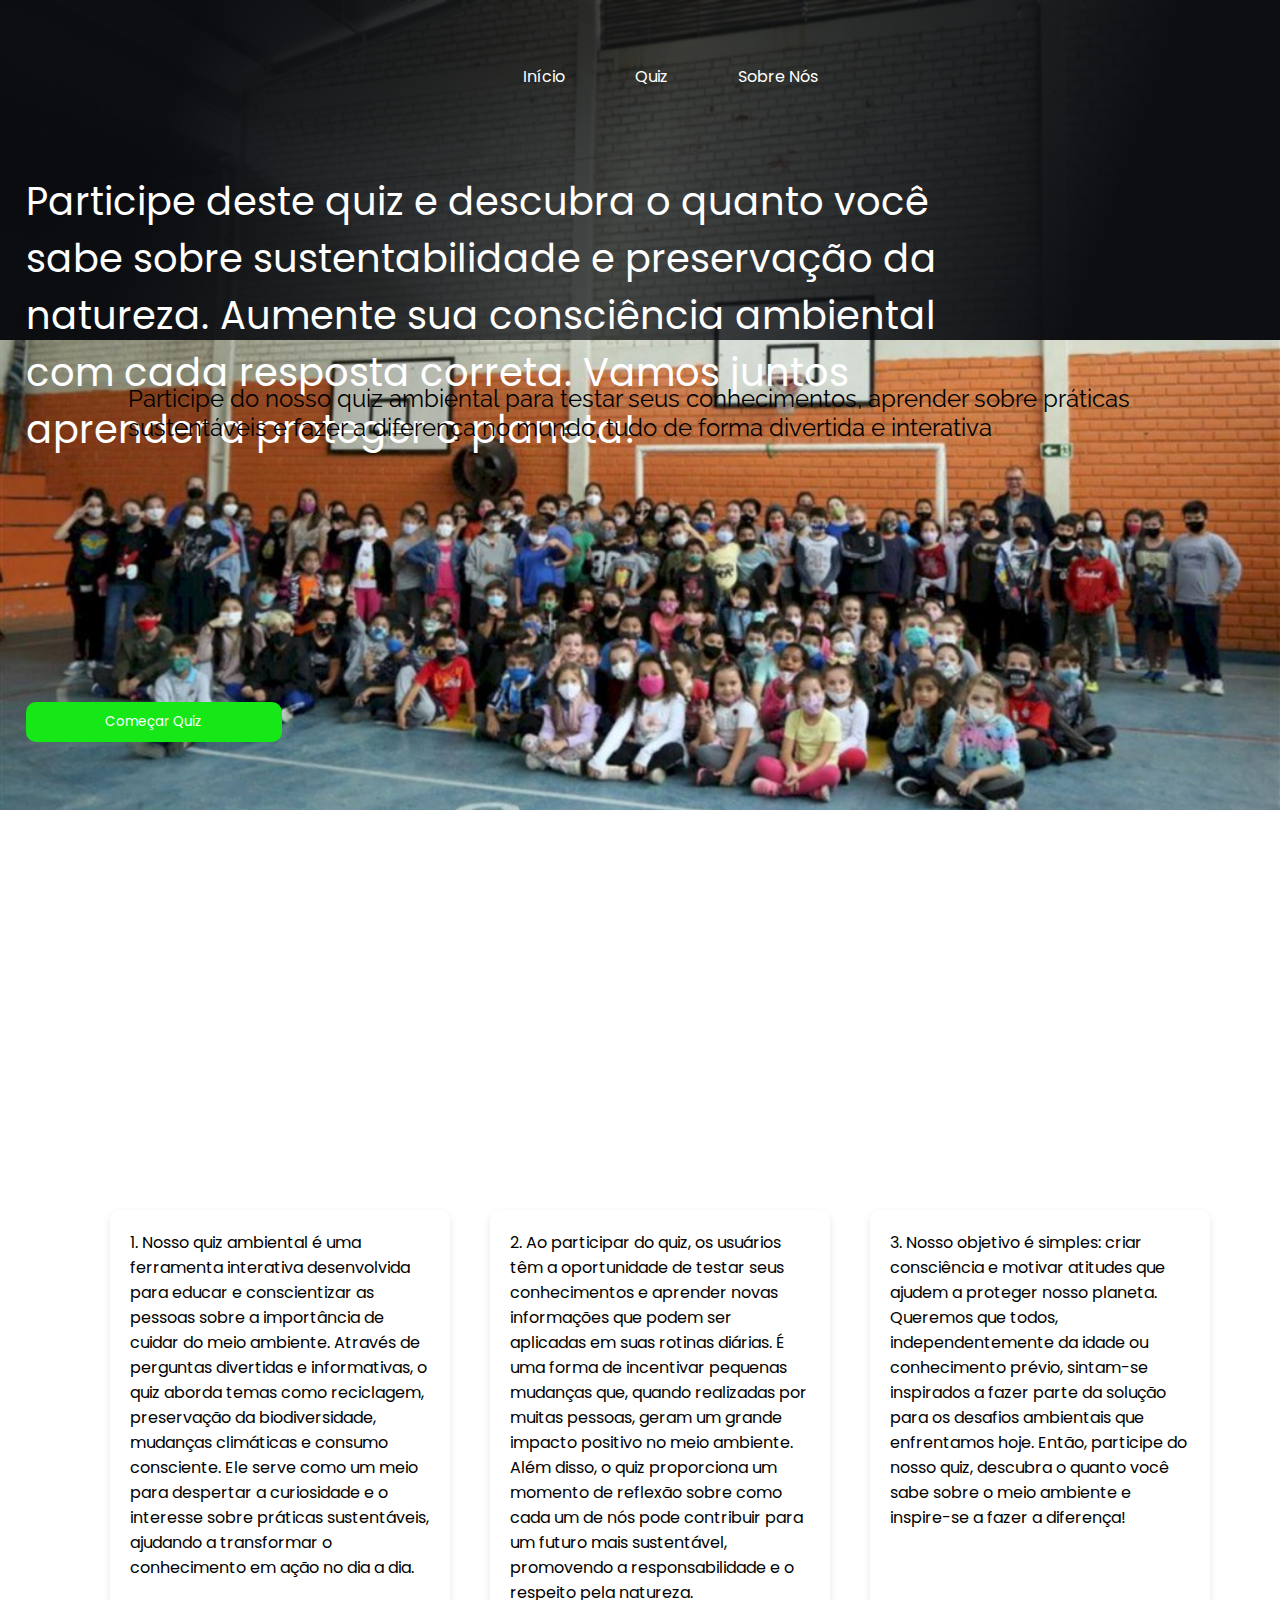
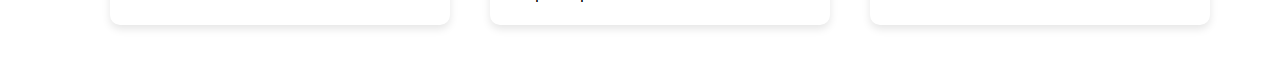
==== pagina-quiz.html @ a245bfe0 "1000 commit" ====
<!DOCTYPE html>
<html lang="en">
<head>
    <meta charset="UTF-8">
    <meta name="viewport" content="width=device-width, initial-scale=1.0">
    <link rel="stylesheet" href="pagina.quiz.css">
    <link rel="preconnect" href="https://fonts.googleapis.com">
<link rel="preconnect" href="https://fonts.gstatic.com" crossorigin>
<link href="https://fonts.googleapis.com/css2?family=Montserrat:ital,wght@0,100..900;1,100..900&family=Poppins:ital,wght@0,100;0,200;0,300;0,400;0,500;0,600;0,700;0,800;0,900;1,100;1,200;1,300;1,400;1,500;1,600;1,700;1,800;1,900&display=swap" rel="stylesheet">
<link rel="preconnect" href="https://fonts.googleapis.com">
<link rel="preconnect" href="https://fonts.gstatic.com" crossorigin>
<link href="https://fonts.googleapis.com/css2?family=Raleway:ital,wght@0,100..900;1,100..900&display=swap" rel="stylesheet">    
<title>Document</title>
</head>
<body>

    <div class="logo-h1">
        <h1>MelhorMundo</h1>
       </div>

    <div class="logo-png">
        <img src="assets/pngtree-sustainability-flat-icon-png-image_9064354-removebg-preview.png" alt="">
    </div>

    <header>
        <nav class="navbar">
            <ul class="nav-list">
                <li><a href="#" class="nav-link" data-target="home">Início</a></li>
                <li><a href="#" class="nav-link" data-target="quiz">Quiz</a></li> <!-- Corrigido para "quiz" -->
                <li><a href="#" class="nav-link" id="about-link" data-target="about">Sobre Nós</a></li>
            </ul>
        </nav>
    </header>

    <main>
        <div id="img1">
            <img src="assets/16494369146291 (1).jpg" alt="">
        </div>

            <div class="h1">
                <p>
                    Participe deste quiz e descubra o quanto você sabe sobre sustentabilidade e preservação da natureza. Aumente sua consciência ambiental com cada resposta correta. Vamos juntos aprender a proteger o planeta!
                </p>
            </div>

            <div class="quiz-btn">
                <button id="quiz-btn">
                    Começar Quiz
                </button>
            </div>
    </main>

    <section id="p3">
<div class="p3">
    <p>Participe do nosso quiz ambiental para testar seus conhecimentos, aprender sobre práticas sustentáveis e fazer a diferença no mundo, tudo de forma divertida e interativa

    </p>
</div>
</section>

    <section class="info">
        
        <div class="pqs">
            <p>
               1. Nosso quiz ambiental é uma ferramenta interativa desenvolvida para educar e conscientizar as pessoas sobre a importância de cuidar do meio ambiente. Através de perguntas divertidas e informativas, o quiz aborda temas como reciclagem, preservação da biodiversidade, mudanças climáticas e consumo consciente. Ele serve como um meio para despertar a curiosidade e o interesse sobre práticas sustentáveis, ajudando a transformar o conhecimento em ação no dia a dia.
            </p>
           
            <p>
               2. Ao participar do quiz, os usuários têm a oportunidade de testar seus conhecimentos e aprender novas informações que podem ser aplicadas em suas rotinas diárias. É uma forma de incentivar pequenas mudanças que, quando realizadas por muitas pessoas, geram um grande impacto positivo no meio ambiente. Além disso, o quiz proporciona um momento de reflexão sobre como cada um de nós pode contribuir para um futuro mais sustentável, promovendo a responsabilidade e o respeito pela natureza.
            </p>

            <p>
               3. Nosso objetivo é simples: criar consciência e motivar atitudes que ajudem a proteger nosso planeta. Queremos que todos, independentemente da idade ou conhecimento prévio, sintam-se inspirados a fazer parte da solução para os desafios ambientais que enfrentamos hoje. Então, participe do nosso quiz, descubra o quanto você sabe sobre o meio ambiente e inspire-se a fazer a diferença!
            </p>

        </div>
    </section>

     <div class="info-box" id="info-box">
        <div class="info_title">
            <span>Regras do Quiz</span>
        </div>
        <div class="info_list">
           <div class="info2">1. caso você errar, aparecera a questão certa.</div>
           <div class="info3">2. Você não pode reponder mais de 2 opções.</div>
           <div class="info4">3. Você não podera sair do quiz ao apertar "Continuar".</div>
           <div class="info5">4. Você ganhará 1 ponto por questão certa.</div>
        </div
        <div class="buttons">
            <button class="sair">Sair</button>
            <button class="continuar">Continuar</button> 
        </div>
     </div>

</body>
<script src="pagina-quiz.js"></script>
</html>
---- pagina.quiz.css ----
/* Estilo base - Aplica-se a resoluções grandes como 1920x1080 (Full HD) */
body {
    font-family: 'Poppins', sans-serif;
    margin: 0;
    overflow-x: hidden; /* Impede rolagem horizontal */
}

#img1 > img {
    width: 100%;
    height: auto; /* Mantém a proporção da imagem */
    object-fit: cover;
    display: block;
    margin: 0;
    padding: 0;
    border: 0;
    box-shadow: none;
    z-index: -1;
}

#img1 {
    position: relative;
    width: 100%;
    height: 90vh; /* Faz com que a imagem ocupe 80% da altura da viewport */
    overflow: hidden;
}

#img1::after {
    content: '';
    width: 100%;
    height: 100%;
    position: absolute;
    top: 0;
    left: 0;
    background: linear-gradient(109deg, rgba(10, 12, 16, 0.99) 15%, rgba(10, 12, 16, 0.7) 50%, rgba(10, 12, 16, 0.99) 85%);
    z-index: 0;
    pointer-events: none;
}

header {
    width: 100%;
    text-align: center;
    padding: 30px;
    border-radius: 15px;
    margin-bottom: 30px;
    animation: fadeIn 1s ease-in-out;
    position: absolute;
    top: 2%;
    left: 0;
    z-index: 1;
}

nav ul {
    list-style: none;
    display: flex;
    justify-content: center;
    padding: 0;
}

nav ul li {
    margin: 0 15px;
    transition: transform 0.3s ease;
}

nav ul li:hover {
    transform: translateY(-5px);
}

nav ul li a {
    text-decoration: none;
    color: white;
    font-size: 16px;
    padding: 10px 20px;
    border-radius: 25px;
    transition: background 0.3s ease, color 0.3s ease;
}

nav ul li a:hover {
    background-color: rgba(255, 255, 255, 0.3);
    color: #000;
}

.h1 {
    position: absolute;
    top: 30%;
    left: 2%;
    width: 950px;
}

.h1 p {
    color: white;
    font-size: 2vw;
}

.quiz-btn {
    position: absolute;
    top: 73%;
    left: 2%;
}

#quiz-btn {
    font-family: 'Poppins';
    background-color: rgb(22, 231, 22);
    color: white;
    border: none;
    border-radius: 10px;
    padding: 10px;
    width: 150px;
    cursor: pointer;
    transition: transform 0.3s ease;
}

#quiz-btn:hover {
    transform: translateY(-10px);
}

.info {
    position: absolute;
    top: 130%;
    width: 100%;
    display: flex;
    justify-content: center;
    align-items: center;
    padding: 20px;
}

.pqs {
    display: flex;
    flex-wrap: wrap;
    gap: 40px;
    max-width: 100%;
    padding: 20px;
}

.pqs p {
    flex: 1;
    width: 300px;
    background: #ffffff;
    padding: 20px;
    border-radius: 10px;
    box-shadow: 0 4px 8px rgba(0, 0, 0, 0.1);
    transition: transform 0.3s ease;
}

.pqs p:hover {
    transform: scale(1.1);
}

.p3 {
    position: absolute;
    top: 100%;
    left: 25%;
    width: 950px;
}

.p3 p {
    font-family: 'Raleway';
    font-size: 30px;
}

.logo-png {
    position: absolute;
    list-style: none;
    top: 1%;
    left: 4%;
    cursor: pointer;
}

.logo-png img {
    width: 90px;
    cursor: pointer;
}

.logo-h1 {
    position: absolute;
    top: 2%;
    left: 9%;
    cursor: pointer;
    color: #ffffff;
}

.info-box {
    position: absolute;
    top: 50%;
    left: 50%;
    transform: translate(-50%, -50%) scale(0.8);
    opacity: 0;
    visibility: hidden;
    transition: opacity 0.5s ease, transform 0.5s ease, visibility 0.5s ease;
    width: 540px;
    background: #ffffff;
    border-radius: 5px;
    position: fixed;
}

.info-box.show {
    opacity: 1;
    visibility: visible;
    transform: translate(-50%, -50%) scale(1);
}

.info-box .info_title {
    height: 60px;
    width: 87%;
    display: flex;
    border-bottom: 1px solid lightgrey;
    align-items: center;
    padding: 0 35px;
    font-size: 20px;
    font-weight: 600;
}

.info-box .info_list {
    padding: 15px 35px;
}

.info-box .info_list .info {
    margin: 5px 0;
    font-size: 17px;
}

.info-box .info_list .info span {
    font-weight: 500;
    color: rgb(37, 240, 37);
}

.info-box .buttons {
    height: 60px;
    display: flex;
    align-items: center;
    justify-content: flex-end;
    padding: 0 35px;
    border-top: 1px solid lightgrey;
}

.info-box .buttons button {
    margin: 0 5px;
    height: 40px;
    width: 100px;
    border: 1px solid transparent;
    border-radius: 5px;
    color: white;
    font-size: 16px;
    font-weight: 500;
    cursor: pointer;
    transition: all 0.3s ease;
}

.buttons button.continuar {
    color: white;
    background: rgb(27, 226, 27);
}

.buttons button.continuar:hover {
    background: rgb(51, 194, 51);
}

.buttons button.sair {
    color: rgb(27, 226, 27);
    border-color: rgb(27, 226, 27);
}

.buttons button.sair:hover {
    color: white;
    background: rgb(27, 226, 27);
}

/* Ajustes para resolução 1600x900 */
@media screen and (max-width: 1600px) {
    .h1 p {
        font-size: 2.5vw;
    }

    #quiz-btn {
        width: 10px;
    }

    .p3 p {
        font-size: 28px;
    }
}

/* Ajustes para resolução 1440x900 */
@media screen and (max-width: 1440px) {
    .h1 p {
        font-size: 2.7vw;
    }

    #quiz-btn {
        width: 18vw;
    }

    .p3 p {
        font-size: 26px;
    }

    #img1::after {
        content: '';
        width: 100%;
        height: 42%;
        position: absolute;
        top: 0;
        left: 0;
        background: linear-gradient(109deg, rgba(10, 12, 16, 0.99) 15%, rgba(10, 12, 16, 0.7) 50%, rgba(10, 12, 16, 0.99) 85%);
        z-index: 0;
        pointer-events: none;
    }

    .h1 {
        font-size: 30px;
        position: absolute;
        top: 15%;
    }

    .quiz-btn {
        position: absolute;
        top: 30%;

}

.p3 {
    position: absolute;
    top: 40%;
    left: 18%;
}

.pqs {
    position: absolute;
    top: 10%;
}

}

/* Ajustes para resolução 1366x768 */
@media screen and (max-width: 1366px) {
    .h1 p {
        font-size: 3vw;
    }

    #quiz-btn {
        width: 20vw;
    }

    .p3 p {
        font-size: 24px;
    }

    .quiz-btn {
        top: 78%;
    }

    .p3 {
        left: 10%;
        width: 80%;
    }
}

/* Ajustes para resolução menor que 1024px */
@media screen and (max-width: 1024px) {
    .quiz-btn {
        top: 80%;
        width: 90%;
    }

    #img1 {
        width: 100%;
    }

    #img1 > img {
        width: 100%;
        height: 100%; /* Mantém a proporção da imagem */
        object-fit: cover;
        display: block;
        margin: 0;
        padding: 0;
        border: 0;
        box-shadow: none;
        z-index: -1;
    }



    .p3 {
        left: 10%;
        width: 80%;
    }

    .h1 p {
        font-size: 3.5vw;
    }
    
    

}

/* Ajustes para telas menores que 768px */
@media screen and (max-width: 768px) {
    .h1 p {
        font-size: 4.5vw;
    }

    .quiz-btn {
        top: 85%;
    }

    .p3 {
        left: 5%;
        width: 90%;
    }
}

/* Ajustes para telas menores que 600px */
@media screen and (max-width: 600px) {
    header {
        padding: 20px;
    }

    nav ul {
        flex-direction: column;
        align-items: center;
    }

    #img1::after {
        height: 35%;
    }

}

@media screen and (max-width: 320px) {
    #img1 {
        width: 300%;
    }

    #img1 > img {
        width: 70%;
        height: 70%; /* Mantém a proporção da imagem */
        object-fit: cover;
        display: block;
        margin: 0;
        padding: 0;
        border: 0;
        box-shadow: none;
        z-index: -1;
    }

    #img1::after {
        content: '';
        width: 100%;
        height: 70%;
        position: absolute;
        top: 0;
        left: 0;
        background: linear-gradient(109deg, rgba(10, 12, 16, 0.99) 15%, rgba(10, 12, 16, 0.7) 50%, rgba(10, 12, 16, 0.99) 85%);
        z-index: 0;
        pointer-events: none;
    }

    header {
        position: absolute;
        left: -5%;
    }

    .header p{
        left: 10%;
    }

    .p3 {
        position: absolute;
        top: 64%; 
        font-size: 5px; }

        .quiz-btn {
            top: 50%;
            width: 550px;
        }

        #quiz-btn {
            width: 150px;
        }


        .h1 {
            position: absolute;
            top: 30%;
        }

        .h1 p {
            width: 250px;
            font-size:  10px;
        }

}
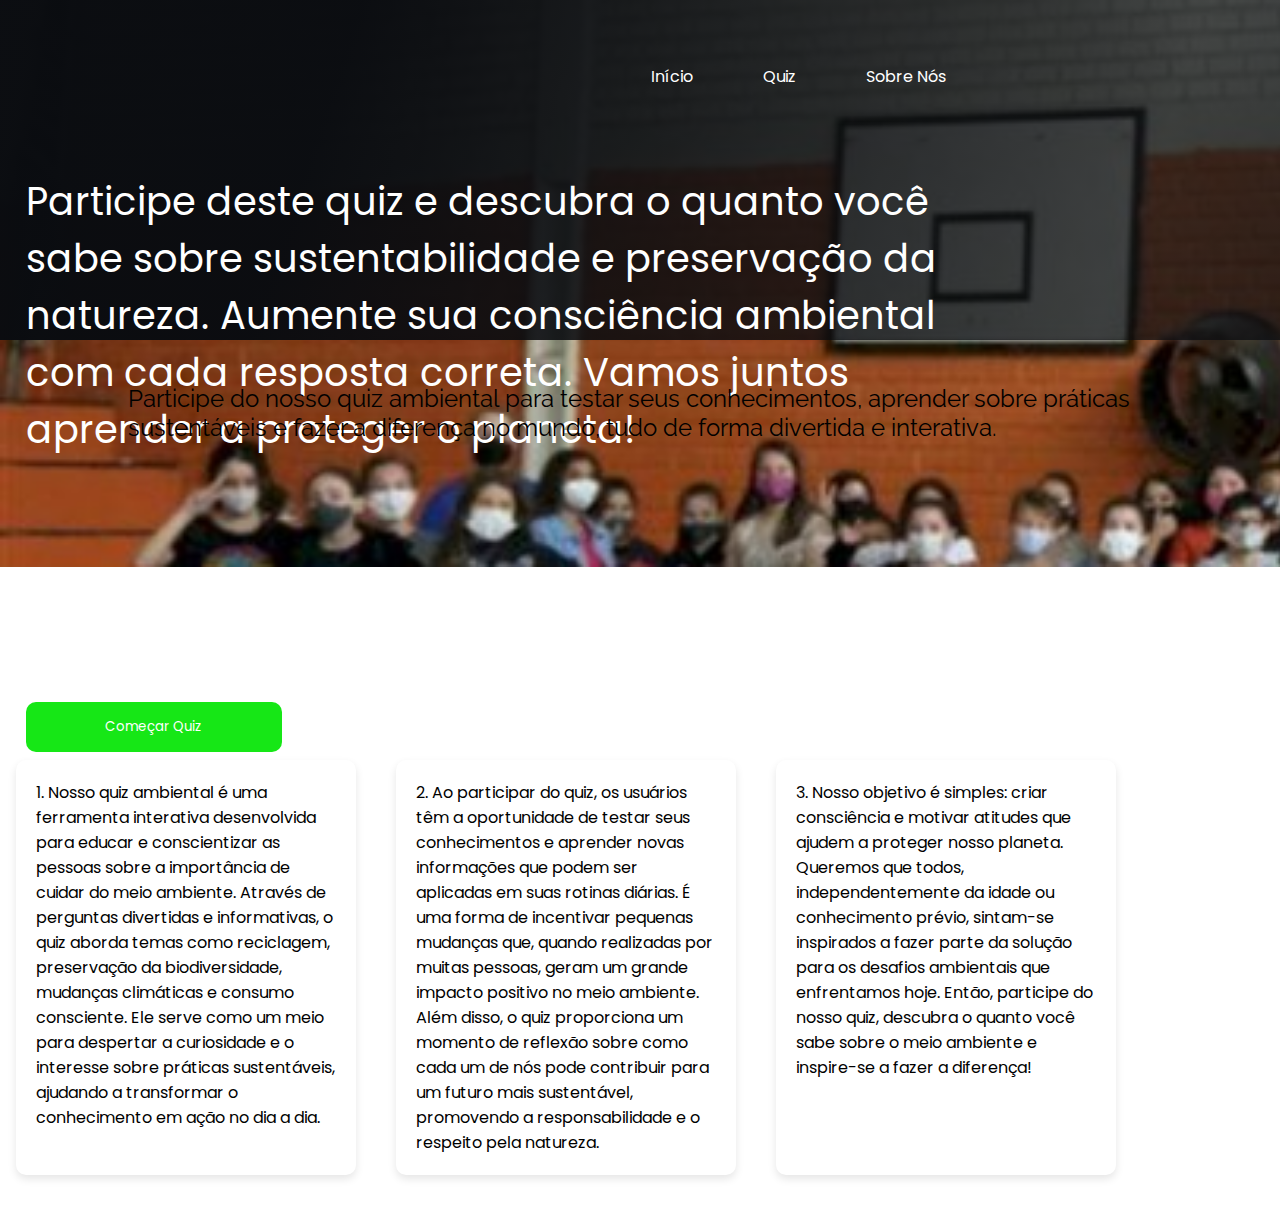
==== commit 1a924a90: "reosuçao 1024px e 1600px feita" ====
--- a/pagina-quiz.html
+++ b/pagina-quiz.html
@@ -5,18 +5,18 @@
     <meta name="viewport" content="width=device-width, initial-scale=1.0">
     <link rel="stylesheet" href="pagina.quiz.css">
     <link rel="preconnect" href="https://fonts.googleapis.com">
-<link rel="preconnect" href="https://fonts.gstatic.com" crossorigin>
-<link href="https://fonts.googleapis.com/css2?family=Montserrat:ital,wght@0,100..900;1,100..900&family=Poppins:ital,wght@0,100;0,200;0,300;0,400;0,500;0,600;0,700;0,800;0,900;1,100;1,200;1,300;1,400;1,500;1,600;1,700;1,800;1,900&display=swap" rel="stylesheet">
-<link rel="preconnect" href="https://fonts.googleapis.com">
-<link rel="preconnect" href="https://fonts.gstatic.com" crossorigin>
-<link href="https://fonts.googleapis.com/css2?family=Raleway:ital,wght@0,100..900;1,100..900&display=swap" rel="stylesheet">    
-<title>Document</title>
+    <link rel="preconnect" href="https://fonts.gstatic.com" crossorigin>
+    <link href="https://fonts.googleapis.com/css2?family=Montserrat:ital,wght@0,100..900;1,100..900&family=Poppins:ital,wght@0,100;0,200;0,300;0,400;0,500;0,600;0,700;0,800;0,900&display=swap" rel="stylesheet">
+    <link rel="preconnect" href="https://fonts.googleapis.com">
+    <link rel="preconnect" href="https://fonts.gstatic.com" crossorigin>
+    <link href="https://fonts.googleapis.com/css2?family=Raleway:ital,wght@0,100..900;1,100..900&display=swap" rel="stylesheet">    
+    <title>Document</title>
 </head>
 <body>
 
     <div class="logo-h1">
         <h1>MelhorMundo</h1>
-       </div>
+    </div>
 
     <div class="logo-png">
         <img src="assets/pngtree-sustainability-flat-icon-png-image_9064354-removebg-preview.png" alt="">
@@ -37,61 +37,59 @@
             <img src="assets/16494369146291 (1).jpg" alt="">
         </div>
 
-            <div class="h1">
-                <p>
-                    Participe deste quiz e descubra o quanto você sabe sobre sustentabilidade e preservação da natureza. Aumente sua consciência ambiental com cada resposta correta. Vamos juntos aprender a proteger o planeta!
-                </p>
-            </div>
+        <div class="h1">
+            <p>
+                Participe deste quiz e descubra o quanto você sabe sobre sustentabilidade e preservação da natureza. Aumente sua consciência ambiental com cada resposta correta. Vamos juntos aprender a proteger o planeta!
+            </p>
+        </div>
 
-            <div class="quiz-btn">
-                <button id="quiz-btn">
-                    Começar Quiz
-                </button>
-            </div>
+        <div class="quiz-btn">
+            <button id="quiz-btn">
+                Começar Quiz
+            </button>
+        </div>
     </main>
 
     <section id="p3">
-<div class="p3">
-    <p>Participe do nosso quiz ambiental para testar seus conhecimentos, aprender sobre práticas sustentáveis e fazer a diferença no mundo, tudo de forma divertida e interativa
-
-    </p>
-</div>
-</section>
+        <div class="p3">
+            <p>
+                Participe do nosso quiz ambiental para testar seus conhecimentos, aprender sobre práticas sustentáveis e fazer a diferença no mundo, tudo de forma divertida e interativa.
+            </p>
+        </div>
+    </section>
 
     <section class="info">
-        
         <div class="pqs">
             <p>
-               1. Nosso quiz ambiental é uma ferramenta interativa desenvolvida para educar e conscientizar as pessoas sobre a importância de cuidar do meio ambiente. Através de perguntas divertidas e informativas, o quiz aborda temas como reciclagem, preservação da biodiversidade, mudanças climáticas e consumo consciente. Ele serve como um meio para despertar a curiosidade e o interesse sobre práticas sustentáveis, ajudando a transformar o conhecimento em ação no dia a dia.
-            </p>
-           
-            <p>
-               2. Ao participar do quiz, os usuários têm a oportunidade de testar seus conhecimentos e aprender novas informações que podem ser aplicadas em suas rotinas diárias. É uma forma de incentivar pequenas mudanças que, quando realizadas por muitas pessoas, geram um grande impacto positivo no meio ambiente. Além disso, o quiz proporciona um momento de reflexão sobre como cada um de nós pode contribuir para um futuro mais sustentável, promovendo a responsabilidade e o respeito pela natureza.
+                1. Nosso quiz ambiental é uma ferramenta interativa desenvolvida para educar e conscientizar as pessoas sobre a importância de cuidar do meio ambiente. Através de perguntas divertidas e informativas, o quiz aborda temas como reciclagem, preservação da biodiversidade, mudanças climáticas e consumo consciente. Ele serve como um meio para despertar a curiosidade e o interesse sobre práticas sustentáveis, ajudando a transformar o conhecimento em ação no dia a dia.
             </p>
 
             <p>
-               3. Nosso objetivo é simples: criar consciência e motivar atitudes que ajudem a proteger nosso planeta. Queremos que todos, independentemente da idade ou conhecimento prévio, sintam-se inspirados a fazer parte da solução para os desafios ambientais que enfrentamos hoje. Então, participe do nosso quiz, descubra o quanto você sabe sobre o meio ambiente e inspire-se a fazer a diferença!
+                2. Ao participar do quiz, os usuários têm a oportunidade de testar seus conhecimentos e aprender novas informações que podem ser aplicadas em suas rotinas diárias. É uma forma de incentivar pequenas mudanças que, quando realizadas por muitas pessoas, geram um grande impacto positivo no meio ambiente. Além disso, o quiz proporciona um momento de reflexão sobre como cada um de nós pode contribuir para um futuro mais sustentável, promovendo a responsabilidade e o respeito pela natureza.
             </p>
 
+            <p>
+                3. Nosso objetivo é simples: criar consciência e motivar atitudes que ajudem a proteger nosso planeta. Queremos que todos, independentemente da idade ou conhecimento prévio, sintam-se inspirados a fazer parte da solução para os desafios ambientais que enfrentamos hoje. Então, participe do nosso quiz, descubra o quanto você sabe sobre o meio ambiente e inspire-se a fazer a diferença!
+            </p>
         </div>
     </section>
 
-     <div class="info-box" id="info-box">
+    <div class="info-box" id="info-box">
         <div class="info_title">
             <span>Regras do Quiz</span>
         </div>
         <div class="info_list">
-           <div class="info2">1. caso você errar, aparecera a questão certa.</div>
-           <div class="info3">2. Você não pode reponder mais de 2 opções.</div>
-           <div class="info4">3. Você não podera sair do quiz ao apertar "Continuar".</div>
+           <div class="info2">1. Caso você erre, aparecerá a questão correta.</div>
+           <div class="info3">2. Você não pode responder mais de 2 opções.</div>
+           <div class="info4">3. Você não poderá sair do quiz ao apertar "Continuar".</div>
            <div class="info5">4. Você ganhará 1 ponto por questão certa.</div>
-        </div
+        </div>
         <div class="buttons">
             <button class="sair">Sair</button>
             <button class="continuar">Continuar</button> 
         </div>
-     </div>
+    </div>
 
 </body>
 <script src="pagina-quiz.js"></script>
-</html>+</html>
--- a/pagina.quiz.css
+++ b/pagina.quiz.css
@@ -103,11 +103,13 @@
     color: white;
     border: none;
     border-radius: 10px;
-    padding: 10px;
+    padding: 5px;
     width: 150px;
+    height: 50px; /* Define a altura do botão */
     cursor: pointer;
     transition: transform 0.3s ease;
 }
+
 
 #quiz-btn:hover {
     transform: translateY(-10px);
@@ -179,8 +181,8 @@
 }
 
 .info-box {
-    position: absolute;
-    top: 50%;
+    position: fixed;
+    top: 40%;
     left: 50%;
     transform: translate(-50%, -50%) scale(0.8);
     opacity: 0;
@@ -229,23 +231,18 @@
     align-items: center;
     justify-content: flex-end;
     padding: 0 35px;
+    border: none;
     border-top: 1px solid lightgrey;
-}
-
-.info-box .buttons button {
-    margin: 0 5px;
-    height: 40px;
-    width: 100px;
-    border: 1px solid transparent;
-    border-radius: 5px;
-    color: white;
-    font-size: 16px;
-    font-weight: 500;
-    cursor: pointer;
-    transition: all 0.3s ease;
+    border-radius: 510px;
+}
+
+.buttons {
+    border: none !important;
+    border-radius: 50px !important;
 }
 
 .buttons button.continuar {
+    margin: 5px;
     color: white;
     background: rgb(27, 226, 27);
 }
@@ -266,18 +263,65 @@
 
 /* Ajustes para resolução 1600x900 */
 @media screen and (max-width: 1600px) {
+    header {
+     position: absolute;
+     left: 10%;
+    }
+    
     .h1 p {
-        font-size: 2.5vw;
-    }
-
-    #quiz-btn {
-        width: 10px;
-    }
-
-    .p3 p {
-        font-size: 28px;
-    }
-}
+     font-size: 1.0em;
+    }
+ 
+    .h1 {
+     position: absolute;
+     top: 25%;
+    }
+ 
+    .quiz-btn {
+     position: absolute;
+     top: 40%;
+    }
+ 
+    .p3 {
+     position: absolute;
+     top: 65%;
+     left: 20%;
+    }
+ 
+    .info {
+     position: absolute;
+     top: 80%;
+     left: 10%;
+    }
+ 
+     #img1 {
+         width: 180%;
+     }
+ 
+     #img1 > img {
+         width: 140%;
+         height: 70%; /* Mantém a proporção da imagem */
+         object-fit: cover;
+         display: block;
+         margin: 0;
+         padding: 0;
+         border: 0;
+         box-shadow: none;
+         z-index: -1;
+     }
+ 
+     #img1::after {
+         content: '';
+         width: 130%;
+         height: 70%;
+         position: absolute;
+         top: 0;
+         left: 0;
+         background: linear-gradient(109deg, rgba(10, 12, 16, 0.99) 15%, rgba(10, 12, 16, 0.7) 50%, rgba(10, 12, 16, 0.99) 85%);
+         z-index: 0;
+         pointer-events: none;
+     }
+ }
 
 /* Ajustes para resolução 1440x900 */
 @media screen and (max-width: 1440px) {
@@ -326,9 +370,12 @@
 .pqs {
     position: absolute;
     top: 10%;
-}
-
-}
+    left: -10%;
+}
+
+}
+
+
 
 /* Ajustes para resolução 1366x768 */
 @media screen and (max-width: 1366px) {
@@ -356,41 +403,77 @@
 
 /* Ajustes para resolução menor que 1024px */
 @media screen and (max-width: 1024px) {
+    .nav-list {
+        position: absolute;
+        left: 23%;
+    }
+
     .quiz-btn {
-        top: 80%;
-        width: 90%;
+        position: absolute;
+        top: 35%;  /* Ajuste a altura do botão conforme necessário */
+        left: 50%;  /* Centraliza o botão horizontalmente */
+        transform: translate(-230%, 340%);  /* Centraliza o botão horizontal e verticalmente */
+    }
+
+    
+
+    #quiz-btn {
+        width: 200px;  /* Ajuste o tamanho do botão conforme necessário */
+        height: 40px;  /* Ajuste a altura do botão */
     }
 
     #img1 {
+        position: relative;
+        width: 1024px;
+        height: 110vh; /* Ajuste para ocupar a altura total da viewport */
+        overflow: hidden;
+    }
+    
+    #img1::after {  
+        content: '';
         width: 100%;
-    }
-
-    #img1 > img {
-        width: 100%;
-        height: 100%; /* Mantém a proporção da imagem */
-        object-fit: cover;
-        display: block;
-        margin: 0;
-        padding: 0;
-        border: 0;
-        box-shadow: none;
-        z-index: -1;
-    }
-
-
-
-    .p3 {
+        height: 70%;
+        position: absolute;
+        top: 0;
+        left: 0;
+        background: linear-gradient(109deg, rgba(10, 12, 16, 0.99) 15%, rgba(10, 12, 16, 0.7) 50%, rgba(10, 12, 16, 0.99) 85%);
+        z-index: 0;
+        pointer-events: none;
+    }
+
+    .info { 
+        position: absolute;
+        width: 100%; /* Mantém dentro do contêiner */       
+        padding: 20px;
+        z-index: 1; /* Garante que a info esteja acima do gradiente */
+    }
+
+   .pqs {
+    position: absolute;
+    top: 290%;
+    left: -4%;
+    width: 850px;
+   }
+
+
+
+    #p3 {
+        position: absolute;
         left: 10%;
+        top: 75%; /* Verifique se essa posição faz sentido no layout */
         width: 80%;
     }
 
+    .h1 {
+        position: absolute;
+        top: 25%;
+    }
+
     .h1 p {
-        font-size: 3.5vw;
-    }
-    
-    
-
-}
+        font-size: 2.5vw; /* Responsivo baseado na largura da viewport */
+    }
+}
+
 
 /* Ajustes para telas menores que 768px */
 @media screen and (max-width: 768px) {
@@ -488,4 +571,7 @@
             font-size:  10px;
         }
 
-}+}
+
+
+
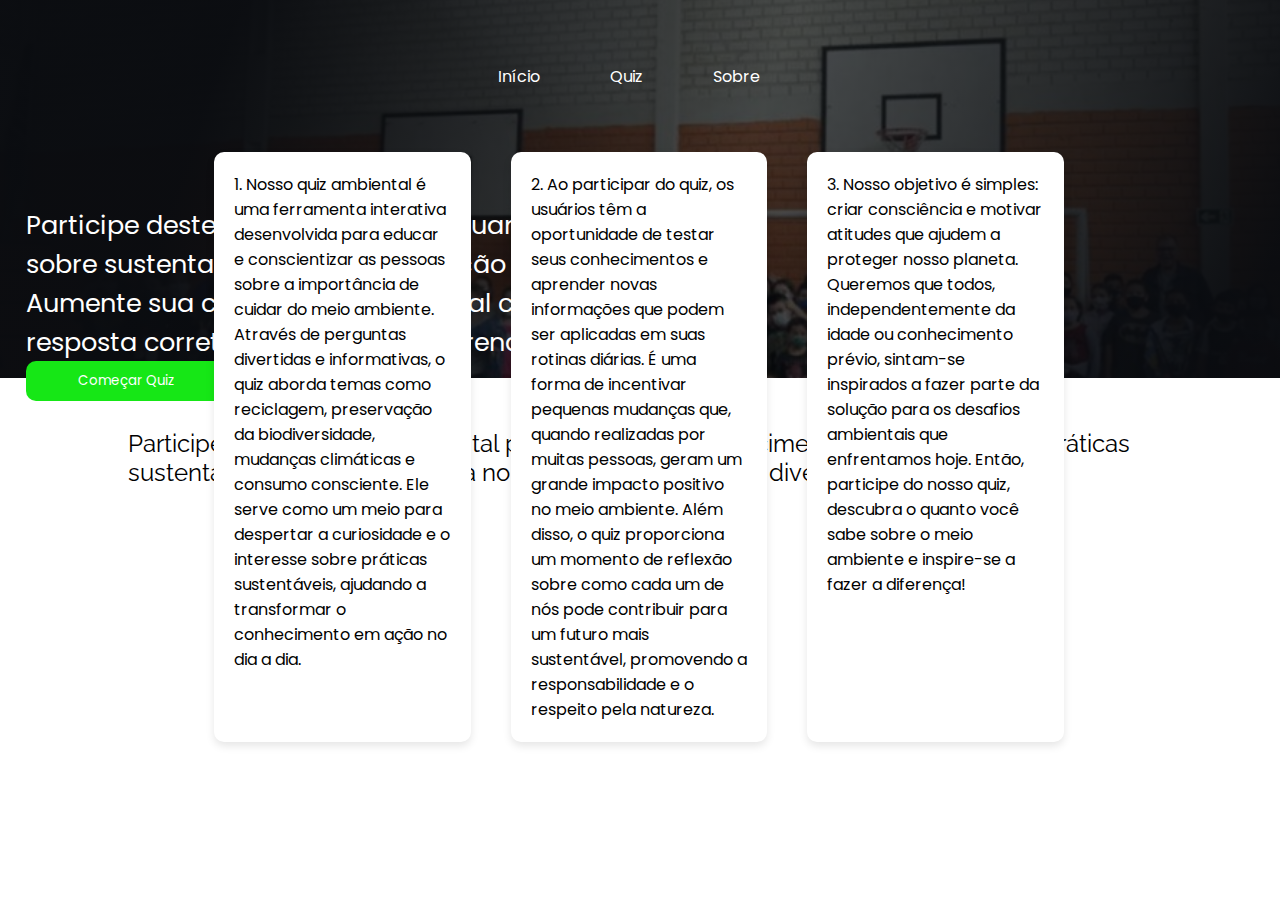
==== commit cf3a970d: "resoluçao a15 feita" ====
--- a/pagina-quiz.html
+++ b/pagina-quiz.html
@@ -27,7 +27,7 @@
             <ul class="nav-list">
                 <li><a href="#" class="nav-link" data-target="home">Início</a></li>
                 <li><a href="#" class="nav-link" data-target="quiz">Quiz</a></li> <!-- Corrigido para "quiz" -->
-                <li><a href="#" class="nav-link" id="about-link" data-target="about">Sobre Nós</a></li>
+                <li><a href="#" class="nav-link" id="about-link" data-target="about">Sobre</a></li>
             </ul>
         </nav>
     </header>
--- a/pagina.quiz.css
+++ b/pagina.quiz.css
@@ -6,7 +6,7 @@
 }
 
 #img1 > img {
-    width: 100%;
+    width: 99%;
     height: auto; /* Mantém a proporção da imagem */
     object-fit: cover;
     display: block;
@@ -225,40 +225,38 @@
     color: rgb(37, 240, 37);
 }
 
-.info-box .buttons {
-    height: 60px;
-    display: flex;
-    align-items: center;
-    justify-content: flex-end;
-    padding: 0 35px;
-    border: none;
-    border-top: 1px solid lightgrey;
-    border-radius: 510px;
-}
-
-.buttons {
-    border: none !important;
-    border-radius: 50px !important;
-}
-
+.buttons button {
+    position: relative;
+    top: 0%;
+    left: 63%;
+    padding: 05px 20px;
+    font-size: 16px;
+    border-radius: 5px;
+    cursor: pointer;
+    border: 2px solid transparent; /* Para criar um efeito de hover mais suave */
+    transition: background-color 0.3s ease, color 0.3s ease, border-color 0.3s ease;
+}
+
+/* Estilo específico para o botão "Continuar" */
 .buttons button.continuar {
-    margin: 5px;
+    background-color: rgb(27, 226, 27); /* Verde para o botão "Continuar" */
     color: white;
-    background: rgb(27, 226, 27);
 }
 
 .buttons button.continuar:hover {
-    background: rgb(51, 194, 51);
-}
-
+    background-color: rgb(51, 194, 51); /* Verde mais escuro ao passar o mouse */
+}
+
+/* Estilo específico para o botão "Sair" */
 .buttons button.sair {
-    color: rgb(27, 226, 27);
-    border-color: rgb(27, 226, 27);
+    background-color: transparent; /* Fundo transparente por padrão */
+    color: rgb(27, 226, 27); /* Texto verde */
+    border-color: rgb(27, 226, 27); /* Borda verde */
 }
 
 .buttons button.sair:hover {
-    color: white;
-    background: rgb(27, 226, 27);
+    background-color: rgb(27, 226, 27); /* Fundo verde ao passar o mouse */
+    color: white; /* Texto branco ao passar o mouse */
 }
 
 /* Ajustes para resolução 1600x900 */
@@ -299,7 +297,7 @@
      }
  
      #img1 > img {
-         width: 140%;
+         width: 110%;
          height: 70%; /* Mantém a proporção da imagem */
          object-fit: cover;
          display: block;
@@ -321,6 +319,9 @@
          z-index: 0;
          pointer-events: none;
      }
+
+
+
  }
 
 /* Ajustes para resolução 1440x900 */
@@ -334,7 +335,7 @@
     }
 
     .p3 p {
-        font-size: 26px;
+        font-size: 1.7vw;
     }
 
     #img1::after {
@@ -355,21 +356,30 @@
         top: 15%;
     }
 
+    .h1 {
+        width: 690px;
+    } 
+
+    .h1 p {
+        font-size: 10px;
+    }
+
     .quiz-btn {
         position: absolute;
-        top: 30%;
+        top: 40% !important;
+        left: 65% !important;
 
 }
 
 .p3 {
     position: absolute;
-    top: 40%;
-    left: 18%;
+    top: 250% !important;
+    left: 20% !important;
 }
 
 .pqs {
     position: absolute;
-    top: 10%;
+    top: 290% !important;
     left: -10%;
 }
 
@@ -379,52 +389,9 @@
 
 /* Ajustes para resolução 1366x768 */
 @media screen and (max-width: 1366px) {
-    .h1 p {
-        font-size: 3vw;
-    }
-
-    #quiz-btn {
-        width: 20vw;
-    }
-
-    .p3 p {
-        font-size: 24px;
-    }
-
-    .quiz-btn {
-        top: 78%;
-    }
-
-    .p3 {
-        left: 10%;
-        width: 80%;
-    }
-}
-
-/* Ajustes para resolução menor que 1024px */
-@media screen and (max-width: 1024px) {
-    .nav-list {
-        position: absolute;
-        left: 23%;
-    }
-
-    .quiz-btn {
-        position: absolute;
-        top: 35%;  /* Ajuste a altura do botão conforme necessário */
-        left: 50%;  /* Centraliza o botão horizontalmente */
-        transform: translate(-230%, 340%);  /* Centraliza o botão horizontal e verticalmente */
-    }
-
-    
-
-    #quiz-btn {
-        width: 200px;  /* Ajuste o tamanho do botão conforme necessário */
-        height: 40px;  /* Ajuste a altura do botão */
-    }
-
     #img1 {
         position: relative;
-        width: 1024px;
+        width: 150% !important;
         height: 110vh; /* Ajuste para ocupar a altura total da viewport */
         overflow: hidden;
     }
@@ -439,6 +406,190 @@
         background: linear-gradient(109deg, rgba(10, 12, 16, 0.99) 15%, rgba(10, 12, 16, 0.7) 50%, rgba(10, 12, 16, 0.99) 85%);
         z-index: 0;
         pointer-events: none;
+    }
+
+    #img1 > img {
+        width: 100%;
+        height: 70%; /* Mantém a proporção da imagem */
+        object-fit: cover;
+        display: block;
+        margin: 0;
+        padding: 0;
+        border: 0;
+        box-shadow: none;
+        z-index: -1;
+    }
+    
+    .h1 {
+        position: absolute;
+        top: 25%;
+    }
+
+    .h1 p {
+        font-size: 2.0vw;
+    }
+
+    .quiz-btn {
+        position: absolute;
+        top: 35%;  /* Ajuste a altura do botão conforme necessário */
+        left: 35%;  /* Centraliza o botão horizontalmente */
+        transform: translate(-230%, 340%);  /* Centraliza o botão horizontal e verticalmente */
+    }
+
+    
+
+    #quiz-btn {
+        width: 200px;  /* Ajuste o tamanho do botão conforme necessário */
+        height: 40px;  /* Ajuste a altura do botão */
+    }
+
+    .p3 p {
+        font-size: 24px;
+    }
+
+
+    .p3 {
+        position: absolute;
+        top: 80%;
+        left: 10%;
+        width: 80%;
+    }
+
+    .navbar {
+        position: absolute;
+        left: 25%;
+    }
+
+    .info { 
+        position: absolute;
+        width: 100%; /* Mantém dentro do contêiner */       
+        padding: 20px;
+        z-index: 1; /* Garante que a info esteja acima do gradiente */
+    }
+
+   .pqs {
+    position: absolute;
+    top: 290%;
+    left: 5%;
+    width: 850px;
+   }
+
+
+}
+
+@media screen and (max-width: 1280px) {
+    .p3 {
+        position: absolute;
+        top: 45% !important;
+        left: 10% !important;
+    }
+
+    .pqs {
+        position: absolute;
+        top: -1510% !important;
+        left: 5%;
+        width: 850px;
+       }
+
+    .quiz-btn {
+        position: absolute;
+        top: 25% !important;  /* Ajuste a altura do botão conforme necessário */
+        left: 38% !important;  /* Centraliza o botão horizontalmente */
+        transform: translate(-230%, 340%);  /* Centraliza o botão horizontal e verticalmente */
+    }
+
+    .h1 {
+    position: absolute;
+    top: 20%;
+    }
+
+    #img1 {
+        position: relative;
+        width: 115% !important;
+        height: 60vh; /* Ajuste para ocupar a altura total da viewport */
+        overflow: hidden;
+    }
+    
+    #img1::after {  
+        content: '';
+        width: 100%;
+        height: 70%;
+        position: absolute;
+        top: 0;
+        left: 0;
+        background: linear-gradient(109deg, rgba(10, 12, 16, 0.99) 15%, rgba(10, 12, 16, 0.7) 50%, rgba(10, 12, 16, 0.99) 85%);
+        z-index: 0;
+        pointer-events: none;
+    }
+
+    #img1 > img {
+        width: 100%;
+        height: 70%; /* Mantém a proporção da imagem */
+        object-fit: cover;
+        display: block;
+        margin: 0;
+        padding: 0;
+        border: 0;
+        box-shadow: none;
+        z-index: -1;
+    }
+
+}
+
+/* Ajustes para resolução menor que 1024px */
+@media screen and (max-width: 1024px) {
+   body {
+    overflow-x: hidden;
+   }
+   
+    .nav-list {
+        position: absolute;
+        left: 23%;
+    }
+
+    .quiz-btn {
+        position: absolute;
+        top: 35%;  /* Ajuste a altura do botão conforme necessário */
+        left: 50%;  /* Centraliza o botão horizontalmente */
+        transform: translate(-230%, 340%);  /* Centraliza o botão horizontal e verticalmente */
+    }
+
+    
+
+    #quiz-btn {
+        width: 200px;  /* Ajuste o tamanho do botão conforme necessário */
+        height: 40px;  /* Ajuste a altura do botão */
+    }
+
+    #img1 {
+        position: relative;
+        width: 120%;
+        height: 110vh; /* Ajuste para ocupar a altura total da viewport */
+        overflow: hidden;
+    }
+    
+    #img1::after {  
+        content: '';
+        width: 100%;
+        height: 70%;
+        position: absolute;
+        top: 0;
+        left: 0;
+        background: linear-gradient(109deg, rgba(10, 12, 16, 0.99) 15%, rgba(10, 12, 16, 0.7) 50%, rgba(10, 12, 16, 0.99) 85%);
+        z-index: 0;
+        pointer-events: none;
+    }
+
+    #img1 > img {
+        width: 100%;
+        height: 70%; /* Mantém a proporção da imagem */
+        object-fit: cover;
+        display: block;
+        margin: 0;
+        padding: 0;
+        border: 0;
+        box-shadow: none;
+        z-index: -1;
     }
 
     .info { 
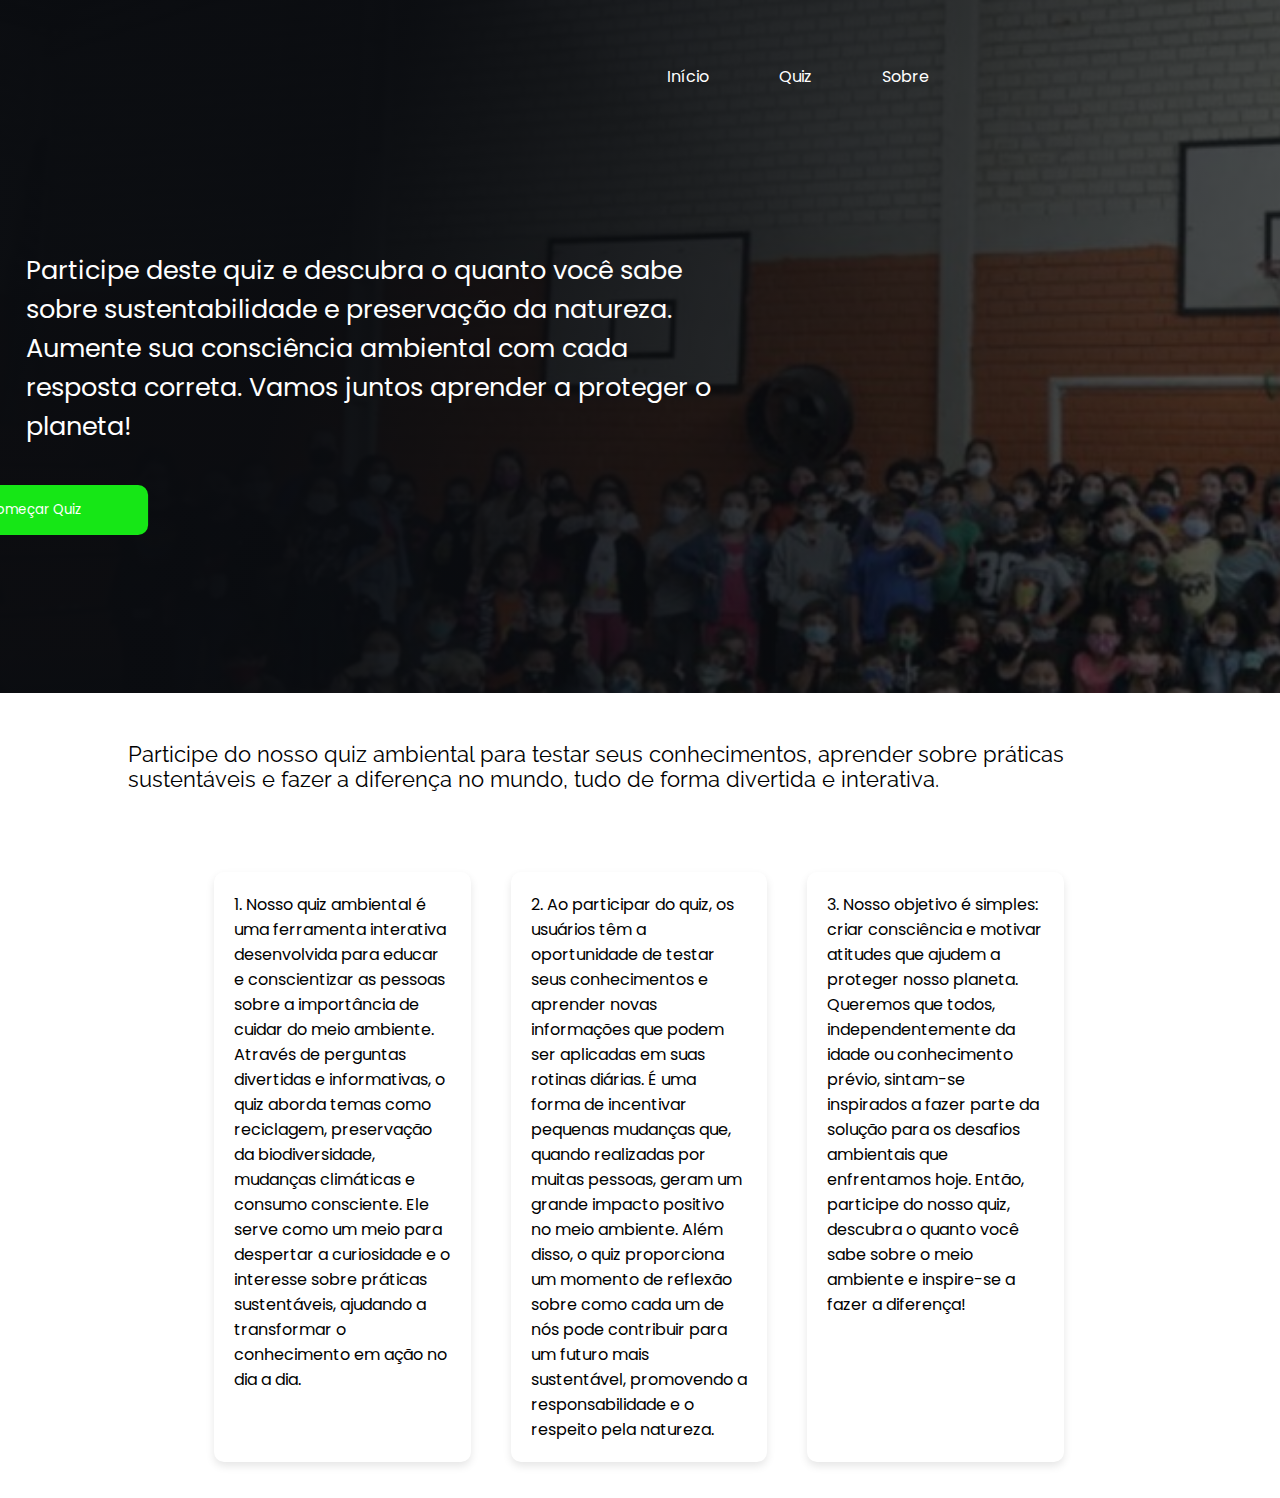
==== commit e77c0221: "dafsdgbashdas" ====
--- a/pagina-quiz.html
+++ b/pagina-quiz.html
@@ -13,14 +13,6 @@
     <title>Document</title>
 </head>
 <body>
-
-    <div class="logo-h1">
-        <h1>MelhorMundo</h1>
-    </div>
-
-    <div class="logo-png">
-        <img src="assets/pngtree-sustainability-flat-icon-png-image_9064354-removebg-preview.png" alt="">
-    </div>
 
     <header>
         <nav class="navbar">
--- a/pagina.quiz.css
+++ b/pagina.quiz.css
@@ -1,27 +1,23 @@
-/* Estilo base - Aplica-se a resoluções grandes como 1920x1080 (Full HD) */
+/* Estilo base */
 body {
     font-family: 'Poppins', sans-serif;
     margin: 0;
     overflow-x: hidden; /* Impede rolagem horizontal */
 }
 
+#img1 {
+    position: relative;
+    width: 100%;
+    height: 90vh; /* Ocupa 90% da altura da viewport */
+    overflow: hidden;
+}
+
 #img1 > img {
-    width: 99%;
+    width: 100%;
     height: auto; /* Mantém a proporção da imagem */
     object-fit: cover;
     display: block;
     margin: 0;
-    padding: 0;
-    border: 0;
-    box-shadow: none;
-    z-index: -1;
-}
-
-#img1 {
-    position: relative;
-    width: 100%;
-    height: 90vh; /* Faz com que a imagem ocupe 80% da altura da viewport */
-    overflow: hidden;
 }
 
 #img1::after {
@@ -42,13 +38,13 @@
     padding: 30px;
     border-radius: 15px;
     margin-bottom: 30px;
-    animation: fadeIn 1s ease-in-out;
     position: absolute;
     top: 2%;
     left: 0;
     z-index: 1;
 }
 
+/* Navegação */
 nav ul {
     list-style: none;
     display: flex;
@@ -61,19 +57,18 @@
     transition: transform 0.3s ease;
 }
 
-nav ul li:hover {
-    transform: translateY(-5px);
-}
-
 nav ul li a {
     text-decoration: none;
     color: white;
-    font-size: 16px;
     padding: 10px 20px;
     border-radius: 25px;
     transition: background 0.3s ease, color 0.3s ease;
 }
 
+nav ul li:hover {
+    transform: translateY(-5px);
+}
+
 nav ul li a:hover {
     background-color: rgba(255, 255, 255, 0.3);
     color: #000;
@@ -91,6 +86,7 @@
     font-size: 2vw;
 }
 
+/* Botão */
 .quiz-btn {
     position: absolute;
     top: 73%;
@@ -110,11 +106,11 @@
     transition: transform 0.3s ease;
 }
 
-
 #quiz-btn:hover {
     transform: translateY(-10px);
 }
 
+/* Informação */
 .info {
     position: absolute;
     top: 130%;
@@ -125,6 +121,7 @@
     padding: 20px;
 }
 
+/* Perguntas */
 .pqs {
     display: flex;
     flex-wrap: wrap;
@@ -147,6 +144,7 @@
     transform: scale(1.1);
 }
 
+/* Estilos adicionais */
 .p3 {
     position: absolute;
     top: 100%;
@@ -159,6 +157,7 @@
     font-size: 30px;
 }
 
+/* Logo */
 .logo-png {
     position: absolute;
     list-style: none;
@@ -180,6 +179,7 @@
     color: #ffffff;
 }
 
+/* Info Box */
 .info-box {
     position: fixed;
     top: 40%;
@@ -191,7 +191,6 @@
     width: 540px;
     background: #ffffff;
     border-radius: 5px;
-    position: fixed;
 }
 
 .info-box.show {
@@ -225,11 +224,10 @@
     color: rgb(37, 240, 37);
 }
 
+/* Botões */
 .buttons button {
     position: relative;
-    top: 0%;
-    left: 63%;
-    padding: 05px 20px;
+    padding: 5px 20px;
     font-size: 16px;
     border-radius: 5px;
     cursor: pointer;
@@ -237,94 +235,76 @@
     transition: background-color 0.3s ease, color 0.3s ease, border-color 0.3s ease;
 }
 
-/* Estilo específico para o botão "Continuar" */
+/* Botão "Continuar" */
 .buttons button.continuar {
-    background-color: rgb(27, 226, 27); /* Verde para o botão "Continuar" */
+    background-color: rgb(27, 226, 27);
     color: white;
 }
 
 .buttons button.continuar:hover {
-    background-color: rgb(51, 194, 51); /* Verde mais escuro ao passar o mouse */
-}
-
-/* Estilo específico para o botão "Sair" */
+    background-color: rgb(51, 194, 51);
+}
+
+/* Botão "Sair" */
 .buttons button.sair {
-    background-color: transparent; /* Fundo transparente por padrão */
-    color: rgb(27, 226, 27); /* Texto verde */
-    border-color: rgb(27, 226, 27); /* Borda verde */
+    background-color: transparent;
+    color: rgb(27, 226, 27);
+    border-color: rgb(27, 226, 27);
 }
 
 .buttons button.sair:hover {
-    background-color: rgb(27, 226, 27); /* Fundo verde ao passar o mouse */
-    color: white; /* Texto branco ao passar o mouse */
-}
-
-/* Ajustes para resolução 1600x900 */
+    background-color: rgb(27, 226, 27);
+    color: white;
+}
+
+/* Media Queries */
 @media screen and (max-width: 1600px) {
     header {
-     position: absolute;
-     left: 10%;
-    }
-    
+        left: 10%;
+    }
+
     .h1 p {
-     font-size: 1.0em;
-    }
- 
+        font-size: 1.0em;
+    }
+
     .h1 {
-     position: absolute;
-     top: 25%;
-    }
- 
+        position: absolute;
+        top: 25%;
+        width: 690px;
+    }
+
     .quiz-btn {
-     position: absolute;
-     top: 40%;
-    }
- 
+        position: absolute;
+        top: 40%;
+    }
+
     .p3 {
-     position: absolute;
-     top: 65%;
-     left: 20%;
-    }
- 
+        position: absolute;
+        top: 65%;
+        left: 20%;
+    }
+
     .info {
-     position: absolute;
-     top: 80%;
-     left: 10%;
-    }
- 
-     #img1 {
-         width: 180%;
-     }
- 
-     #img1 > img {
-         width: 110%;
-         height: 70%; /* Mantém a proporção da imagem */
-         object-fit: cover;
-         display: block;
-         margin: 0;
-         padding: 0;
-         border: 0;
-         box-shadow: none;
-         z-index: -1;
-     }
- 
-     #img1::after {
-         content: '';
-         width: 130%;
-         height: 70%;
-         position: absolute;
-         top: 0;
-         left: 0;
-         background: linear-gradient(109deg, rgba(10, 12, 16, 0.99) 15%, rgba(10, 12, 16, 0.7) 50%, rgba(10, 12, 16, 0.99) 85%);
-         z-index: 0;
-         pointer-events: none;
-     }
-
-
-
- }
-
-/* Ajustes para resolução 1440x900 */
+        position: absolute;
+        top: 80%;
+        left: 10%;
+    }
+
+    #img1 {
+        width: 180%;
+    }
+
+    #img1 > img {
+        width: 110%;
+        height: 70%;
+    }
+
+    #img1::after {
+        width: 130%;
+        height: 70%;
+    }
+}
+
 @media screen and (max-width: 1440px) {
     .h1 p {
         font-size: 2.7vw;
@@ -338,88 +318,41 @@
         font-size: 1.7vw;
     }
 
-    #img1::after {
-        content: '';
-        width: 100%;
-        height: 42%;
-        position: absolute;
-        top: 0;
-        left: 0;
-        background: linear-gradient(109deg, rgba(10, 12, 16, 0.99) 15%, rgba(10, 12, 16, 0.7) 50%, rgba(10, 12, 16, 0.99) 85%);
-        z-index: 0;
-        pointer-events: none;
-    }
-
     .h1 {
-        font-size: 30px;
         position: absolute;
         top: 15%;
-    }
-
-    .h1 {
         width: 690px;
-    } 
-
-    .h1 p {
-        font-size: 10px;
     }
 
     .quiz-btn {
         position: absolute;
-        top: 40% !important;
-        left: 65% !important;
-
-}
-
-.p3 {
-    position: absolute;
-    top: 250% !important;
-    left: 20% !important;
-}
-
-.pqs {
-    position: absolute;
-    top: 290% !important;
-    left: -10%;
-}
-
-}
-
-
-
-/* Ajustes para resolução 1366x768 */
+        top: 40%;
+        left: 65%;
+    }
+
+    .p3 {
+        position: absolute;
+        top: 250%;
+        left: 20%;
+    }
+
+    .pqs {
+        position: absolute;
+        top: 290%;
+        left: -10%;
+    }
+}
+
 @media screen and (max-width: 1366px) {
     #img1 {
-        position: relative;
-        width: 150% !important;
-        height: 110vh; /* Ajuste para ocupar a altura total da viewport */
-        overflow: hidden;
-    }
-    
-    #img1::after {  
-        content: '';
-        width: 100%;
+        width: 150%;
+        height: 110vh;
+    }
+
+    #img1::after {
         height: 70%;
-        position: absolute;
-        top: 0;
-        left: 0;
-        background: linear-gradient(109deg, rgba(10, 12, 16, 0.99) 15%, rgba(10, 12, 16, 0.7) 50%, rgba(10, 12, 16, 0.99) 85%);
-        z-index: 0;
-        pointer-events: none;
-    }
-
-    #img1 > img {
-        width: 100%;
-        height: 70%; /* Mantém a proporção da imagem */
-        object-fit: cover;
-        display: block;
-        margin: 0;
-        padding: 0;
-        border: 0;
-        box-shadow: none;
-        z-index: -1;
-    }
-    
+    }
+
     .h1 {
         position: absolute;
         top: 25%;
@@ -431,298 +364,159 @@
 
     .quiz-btn {
         position: absolute;
-        top: 35%;  /* Ajuste a altura do botão conforme necessário */
-        left: 35%;  /* Centraliza o botão horizontalmente */
-        transform: translate(-230%, 340%);  /* Centraliza o botão horizontal e verticalmente */
-    }
-
-    
-
-    #quiz-btn {
-        width: 200px;  /* Ajuste o tamanho do botão conforme necessário */
-        height: 40px;  /* Ajuste a altura do botão */
-    }
-
-    .p3 p {
-        font-size: 24px;
-    }
-
+        top: 35%;
+        left: 35%;
+        transform: translate(-230%, 340%);
+    }
 
     .p3 {
         position: absolute;
         top: 80%;
         left: 10%;
-        width: 80%;
-    }
-
-    .navbar {
-        position: absolute;
-        left: 25%;
-    }
-
-    .info { 
-        position: absolute;
-        width: 100%; /* Mantém dentro do contêiner */       
+    }
+
+    .info {
         padding: 20px;
-        z-index: 1; /* Garante que a info esteja acima do gradiente */
-    }
-
-   .pqs {
-    position: absolute;
-    top: 290%;
-    left: 5%;
-    width: 850px;
-   }
-
-
-}
-
-@media screen and (max-width: 1280px) {
-    .p3 {
-        position: absolute;
-        top: 45% !important;
-        left: 10% !important;
+        z-index: 1;
     }
 
     .pqs {
         position: absolute;
-        top: -1510% !important;
+        top: 290%;
         left: 5%;
         width: 850px;
-       }
+    }
+}
+
+@media screen and (max-width: 1024px) {
+    .h1 {
+        position: absolute;
+        top: 20%;
+        left: 5%;
+        width: 100%;
+    }
+
+    .h1 p {
+        font-size: 2.0vw;
+    }
 
     .quiz-btn {
         position: absolute;
-        top: 25% !important;  /* Ajuste a altura do botão conforme necessário */
-        left: 38% !important;  /* Centraliza o botão horizontalmente */
-        transform: translate(-230%, 340%);  /* Centraliza o botão horizontal e verticalmente */
+        top: 40%;
+    }
+
+    .p3 {
+        position: absolute;
+        top: 80%;
+        left: 10%;
+    }
+
+    .pqs {
+        position: absolute;
+        top: 300%;
+        left: -20%;
+    }
+
+    #quiz-btn {
+        width: 100px;
+        height: 40px;
+        font-size: 12px;
+    }
+}
+
+
+
+@media screen and (max-width: 375px) {
+    header {
+        font-size: 10px;
+        width: 50%;
+    }
+    
+    .nav-list {
+        position: relative;
+        left: 18%;
     }
 
     .h1 {
-    position: absolute;
-    top: 20%;
-    }
-
-    #img1 {
-        position: relative;
-        width: 115% !important;
-        height: 60vh; /* Ajuste para ocupar a altura total da viewport */
-        overflow: hidden;
-    }
-    
-    #img1::after {  
-        content: '';
-        width: 100%;
-        height: 70%;
-        position: absolute;
-        top: 0;
-        left: 0;
-        background: linear-gradient(109deg, rgba(10, 12, 16, 0.99) 15%, rgba(10, 12, 16, 0.7) 50%, rgba(10, 12, 16, 0.99) 85%);
-        z-index: 0;
-        pointer-events: none;
-    }
-
-    #img1 > img {
-        width: 100%;
-        height: 70%; /* Mantém a proporção da imagem */
-        object-fit: cover;
-        display: block;
-        margin: 0;
-        padding: 0;
-        border: 0;
-        box-shadow: none;
-        z-index: -1;
-    }
-
-}
-
-/* Ajustes para resolução menor que 1024px */
-@media screen and (max-width: 1024px) {
-   body {
-    overflow-x: hidden;
-   }
-   
-    .nav-list {
-        position: absolute;
-        left: 23%;
+        position: absolute;
+        top: 13%;
+        left: 5%;
+        width: 70%;
+    }
+
+    .h1 p {
+        font-size: 3.0vw;
+    }
+
+    #quiz-btn {
+        width: 80px;
+        height: 35px;
+        font-size: 10px;
     }
 
     .quiz-btn {
         position: absolute;
-        top: 35%;  /* Ajuste a altura do botão conforme necessário */
-        left: 50%;  /* Centraliza o botão horizontalmente */
-        transform: translate(-230%, 340%);  /* Centraliza o botão horizontal e verticalmente */
-    }
-
-    
-
-    #quiz-btn {
-        width: 200px;  /* Ajuste o tamanho do botão conforme necessário */
-        height: 40px;  /* Ajuste a altura do botão */
-    }
-
-    #img1 {
-        position: relative;
-        width: 120%;
-        height: 110vh; /* Ajuste para ocupar a altura total da viewport */
-        overflow: hidden;
-    }
-    
-    #img1::after {  
-        content: '';
-        width: 100%;
-        height: 70%;
-        position: absolute;
-        top: 0;
-        left: 0;
-        background: linear-gradient(109deg, rgba(10, 12, 16, 0.99) 15%, rgba(10, 12, 16, 0.7) 50%, rgba(10, 12, 16, 0.99) 85%);
-        z-index: 0;
-        pointer-events: none;
-    }
-
-    #img1 > img {
-        width: 100%;
-        height: 70%; /* Mantém a proporção da imagem */
-        object-fit: cover;
-        display: block;
-        margin: 0;
-        padding: 0;
-        border: 0;
-        box-shadow: none;
-        z-index: -1;
-    }
-
-    .info { 
-        position: absolute;
-        width: 100%; /* Mantém dentro do contêiner */       
-        padding: 20px;
-        z-index: 1; /* Garante que a info esteja acima do gradiente */
-    }
-
-   .pqs {
-    position: absolute;
-    top: 290%;
-    left: -4%;
-    width: 850px;
-   }
-
-
-
-    #p3 {
-        position: absolute;
-        left: 10%;
-        top: 75%; /* Verifique se essa posição faz sentido no layout */
-        width: 80%;
-    }
-
-    .h1 {
-        position: absolute;
-        top: 25%;
-    }
-
-    .h1 p {
-        font-size: 2.5vw; /* Responsivo baseado na largura da viewport */
-    }
-}
-
-
-/* Ajustes para telas menores que 768px */
-@media screen and (max-width: 768px) {
-    .h1 p {
-        font-size: 4.5vw;
-    }
-
-    .quiz-btn {
-        top: 85%;
-    }
-
-    .p3 {
-        left: 5%;
-        width: 90%;
-    }
-}
-
-/* Ajustes para telas menores que 600px */
-@media screen and (max-width: 600px) {
-    header {
-        padding: 20px;
-    }
-
-    nav ul {
+        top: 10%;
+        left: 55%;
+    }
+
+    .info {
+    margin-top: -30%;
+    }
+
+    .pqs {
         flex-direction: column;
         align-items: center;
-    }
-
-    #img1::after {
-        height: 35%;
-    }
-
-}
-
-@media screen and (max-width: 320px) {
+        position: absolute;
+        top: -100%;
+        left: -20%;
+        font-size: 10px;
+    }
+
+    .pqs p {
+        width: 130px;
+    }
+
+    .p3 {
+        position: absolute;
+        top: 40%; /* Ajuste para garantir que fique visível */
+        left: 6%; /* Ajuste a margem à esquerda */
+        width: 70%; /* Mantenha a largura dentro da tela */
+        max-width: 600px; /* Defina um máximo para evitar que fique muito grande */
+        padding: 30px; /* Adicione algum padding se necessário */
+        background: rgba(255, 255, 255, 0.9); /* Fundo branco com leve transparência */
+        border-radius: 10px; /* Bordas arredondadas */
+    }
+
+    .p3 p{
+        font-size: 10px;
+    }
+
     #img1 {
-        width: 300%;
-    }
-
-    #img1 > img {
-        width: 70%;
-        height: 70%; /* Mantém a proporção da imagem */
-        object-fit: cover;
-        display: block;
-        margin: 0;
-        padding: 0;
-        border: 0;
-        box-shadow: none;
-        z-index: -1;
-    }
-
-    #img1::after {
-        content: '';
-        width: 100%;
-        height: 70%;
-        position: absolute;
-        top: 0;
-        left: 0;
-        background: linear-gradient(109deg, rgba(10, 12, 16, 0.99) 15%, rgba(10, 12, 16, 0.7) 50%, rgba(10, 12, 16, 0.99) 85%);
-        z-index: 0;
-        pointer-events: none;
-    }
-
-    header {
-        position: absolute;
-        left: -5%;
-    }
-
-    .header p{
-        left: 10%;
-    }
-
-    .p3 {
-        position: absolute;
-        top: 64%; 
-        font-size: 5px; }
-
-        .quiz-btn {
-            top: 50%;
-            width: 550px;
-        }
-
-        #quiz-btn {
-            width: 150px;
-        }
-
-
-        .h1 {
-            position: absolute;
-            top: 30%;
-        }
-
-        .h1 p {
-            width: 250px;
-            font-size:  10px;
-        }
-
-}
-
-
-
+    position: relative;
+    width: 100%;
+    height: 90vh; /* Ocupa 90% da altura da viewport */
+    overflow: hidden;
+}
+
+#img1 > img {
+    width: 100%;
+    height: auto; /* Mantém a proporção da imagem */
+    object-fit: cover;
+    display: block;
+    margin: 0;
+}
+
+#img1::after {
+    content: '';
+    width: 100%;
+    height: 42%;
+    position: absolute;
+    top: 0;
+    left: 0;
+    background: linear-gradient(109deg, rgba(10, 12, 16, 0.99) 15%, rgba(10, 12, 16, 0.7) 50%, rgba(10, 12, 16, 0.99) 85%);
+    z-index: 0;
+    pointer-events: none;
+}
+    
+}
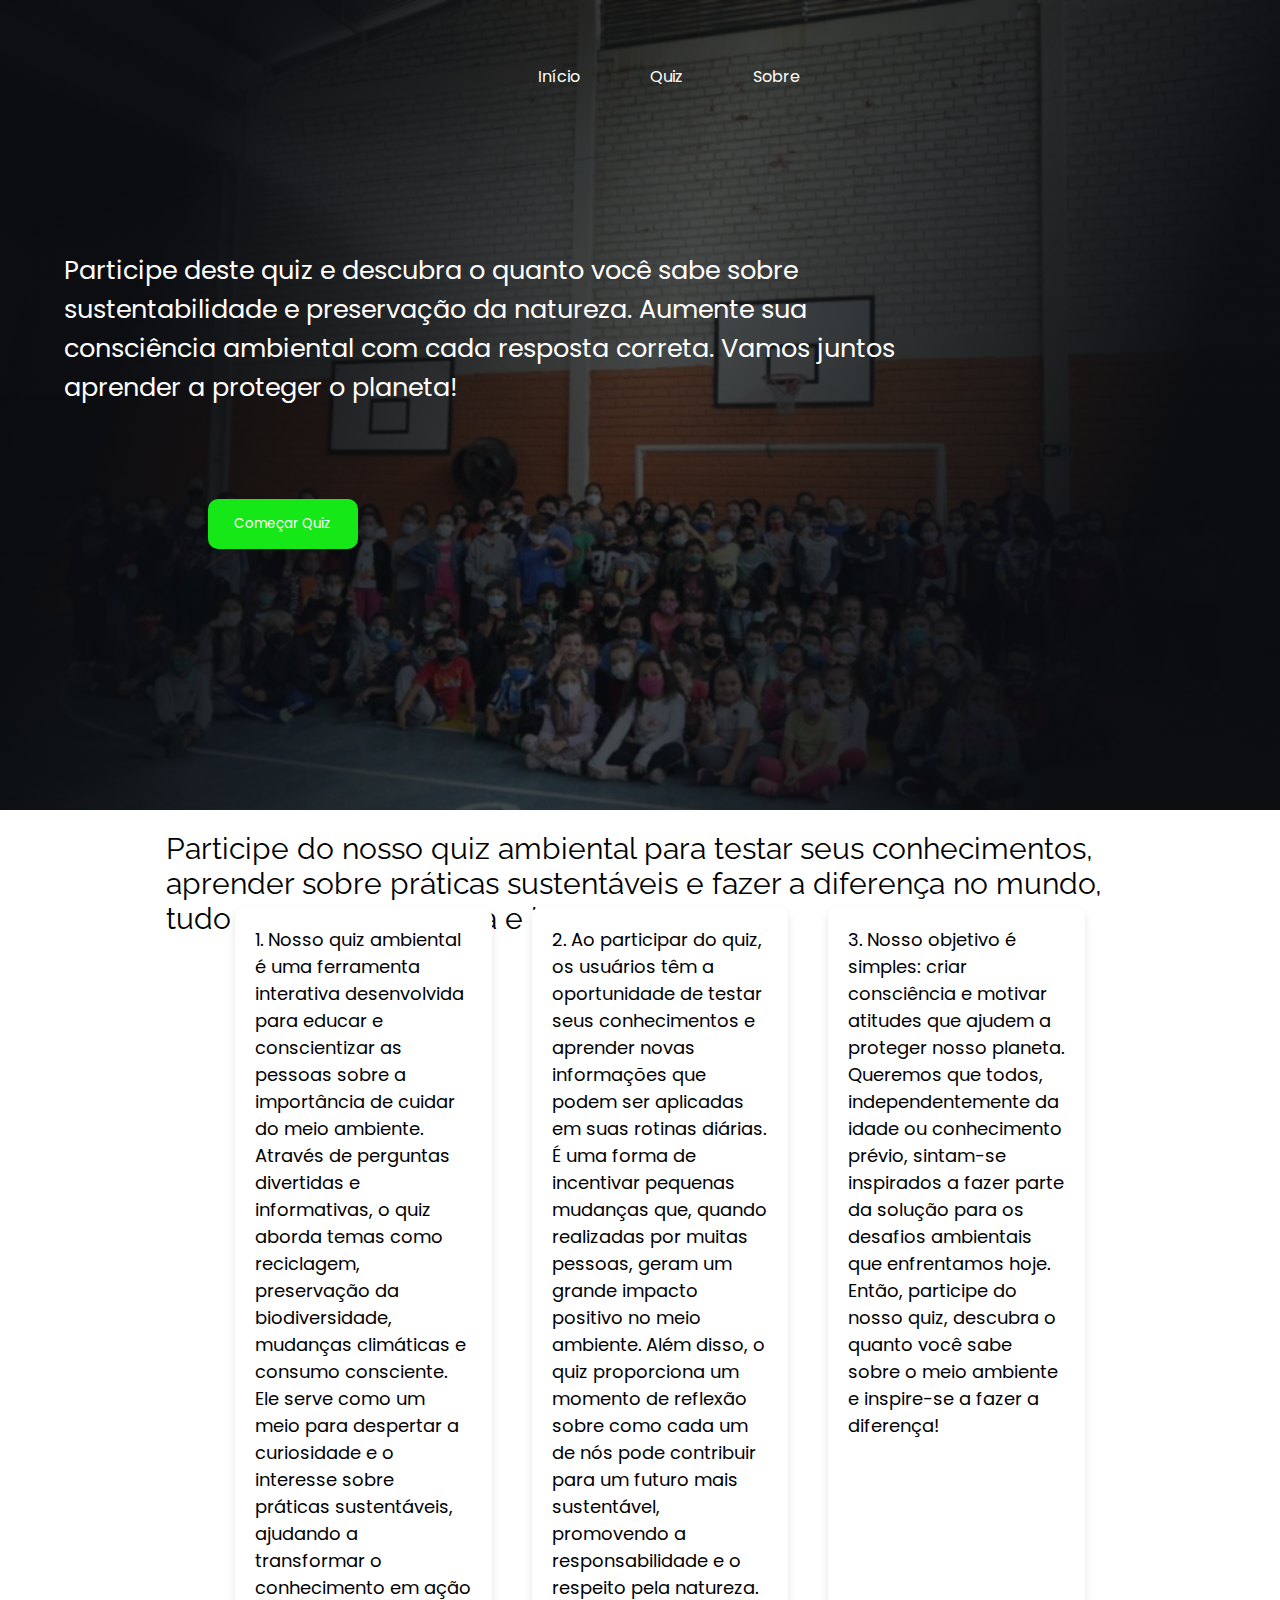
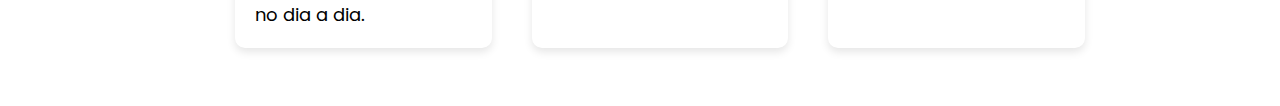
==== commit 8b2c2fd8: "dahgdsagcascasca" ====
--- a/pagina-quiz.html
+++ b/pagina-quiz.html
@@ -5,6 +5,7 @@
     <meta name="viewport" content="width=device-width, initial-scale=1.0">
     <link rel="stylesheet" href="pagina.quiz.css">
     <link rel="preconnect" href="https://fonts.googleapis.com">
+    <link rel="shortcut icon" href="https://www.remove.bg/pt-br/upload" type="image/x-icon">
     <link rel="preconnect" href="https://fonts.gstatic.com" crossorigin>
     <link href="https://fonts.googleapis.com/css2?family=Montserrat:ital,wght@0,100..900;1,100..900&family=Poppins:ital,wght@0,100;0,200;0,300;0,400;0,500;0,600;0,700;0,800;0,900&display=swap" rel="stylesheet">
     <link rel="preconnect" href="https://fonts.googleapis.com">
@@ -71,10 +72,10 @@
             <span>Regras do Quiz</span>
         </div>
         <div class="info_list">
-           <div class="info2">1. Caso você erre, aparecerá a questão correta.</div>
-           <div class="info3">2. Você não pode responder mais de 2 opções.</div>
+           <div class="info2">1. Sê Você errar aparecerá a resposta certa. </div>
+           <div class="info3">2. Você não pode responder mais de 2 opções. </div>
            <div class="info4">3. Você não poderá sair do quiz ao apertar "Continuar".</div>
-           <div class="info5">4. Você ganhará 1 ponto por questão certa.</div>
+           <div class="info5">4. Você ganhará 1 ponto por questão certa. </div>
         </div>
         <div class="buttons">
             <button class="sair">Sair</button>
--- a/pagina.quiz.css
+++ b/pagina.quiz.css
@@ -30,6 +30,11 @@
     background: linear-gradient(109deg, rgba(10, 12, 16, 0.99) 15%, rgba(10, 12, 16, 0.7) 50%, rgba(10, 12, 16, 0.99) 85%);
     z-index: 0;
     pointer-events: none;
+}
+
+.nav-list {
+    position: absolute;
+    left: 42%;
 }
 
 header {
@@ -89,7 +94,7 @@
 /* Botão */
 .quiz-btn {
     position: absolute;
-    top: 73%;
+    top: 83%;
     left: 2%;
 }
 
@@ -113,7 +118,8 @@
 /* Informação */
 .info {
     position: absolute;
-    top: 130%;
+    top: 110%;
+    left: 1%;
     width: 100%;
     display: flex;
     justify-content: center;
@@ -147,8 +153,8 @@
 /* Estilos adicionais */
 .p3 {
     position: absolute;
-    top: 100%;
-    left: 25%;
+    top: 90%;
+    margin-left: -5%;
     width: 950px;
 }
 
@@ -226,6 +232,7 @@
 
 /* Botões */
 .buttons button {
+    left: 70%;
     position: relative;
     padding: 5px 20px;
     font-size: 16px;
@@ -258,6 +265,142 @@
 }
 
 /* Media Queries */
+
+
+
+@media screen and (max-width: 2560px) {
+    #img1 {
+        position: relative;
+        width: 100%;
+        height: 90vh; /* Ocupa 90% da altura da viewport */
+        overflow: hidden;
+    }
+    
+    #img1 > img {
+        width: 100%;
+        height: auto; /* Mantém a proporção da imagem */
+        object-fit: cover;
+        display: block;
+        margin: 0;
+    }
+    
+    #img1::after {
+        content: '';
+        width: 100%;
+        height: 100%;
+        position: absolute;
+        top: 0;
+        left: 0;
+        background: linear-gradient(109deg, rgba(10, 12, 16, 0.99) 15%, rgba(10, 12, 16, 0.7) 50%, rgba(10, 12, 16, 0.99) 85%);
+        z-index: 0;
+        pointer-events: none;
+    }
+
+    .p3 {
+        left: 30%;
+    }
+
+    .p3 p {
+        font-size: 50px;
+    }
+
+
+
+    .pqs {
+        position: absolute;
+        top: 100%;
+        left: 20%;
+        width: 1400px;
+        
+    }
+
+    .pqs p {
+        font-size: 30px;
+    }
+
+    .quiz-btn {
+        margin-top: -250px;
+    padding: 10px;
+    }
+
+    .h1 {
+        width: 1500px;
+    }
+
+#info-box {
+    width: 700px;
+    height: 260px;
+    font-size: 18px;
+}
+
+}
+
+@media screen and (max-width: 1920px) {
+    #img1 {
+        position: relative;
+        width: 100%;
+        height: 90vh; /* Ocupa 90% da altura da viewport */
+        overflow: hidden;
+    }
+    
+    #img1 > img {
+        width: 100%;
+        height: auto; /* Mantém a proporção da imagem */
+        object-fit: cover;
+        display: block;
+        margin: 0;
+    }
+    
+    #img1::after {
+        content: '';
+        width: 100%;
+        height: 100%;
+        position: absolute;
+        top: 0;
+        left: 0;
+        background: linear-gradient(109deg, rgba(10, 12, 16, 0.99) 15%, rgba(10, 12, 16, 0.7) 50%, rgba(10, 12, 16, 0.99) 85%);
+        z-index: 0;
+        pointer-events: none;
+    }
+
+    .p3 {
+        left: 30%;
+    }
+
+    .p3 p {
+        font-size: 30px;
+    }
+
+
+
+    .pqs {
+        position: absolute;
+        top: -110%;
+        left: 13%;
+        width: 1400px;
+        
+    }
+
+    .pqs p {
+        font-size: 18px;
+    }
+
+    .quiz-btn {
+        margin-top: -250px;
+    padding: 10px;
+    }
+
+    .h1 {
+        width: 1500px;
+    }
+
+#info-box {
+    width: 700px;
+    height: 240px;
+    font-size: 18px;
+}
+}
+
 @media screen and (max-width: 1600px) {
     header {
         left: 10%;
@@ -306,40 +449,68 @@
 }
 
 @media screen and (max-width: 1440px) {
-    .h1 p {
-        font-size: 2.7vw;
-    }
-
-    #quiz-btn {
-        width: 18vw;
-    }
-
-    .p3 p {
-        font-size: 1.7vw;
+    .navbar {
+        position: absolute;
+        left: 28%;
+    }
+   
+    .quiz-btn {
+        left: 4%;
+        top: 39%;
+    }
+
+    .p3 {
+        position: absolute;
+        top: 39%;
+        left: 20%;
     }
 
     .h1 {
         position: absolute;
-        top: 15%;
-        width: 690px;
-    }
-
-    .quiz-btn {
-        position: absolute;
-        top: 40%;
-        left: 65%;
-    }
-
-    .p3 {
-        position: absolute;
-        top: 250%;
-        left: 20%;
+        top: 13%;
+        left: 5%;
+    }
+
+    .h1 p{
+        font-size: 40PX;
+        width: 850px;
     }
 
     .pqs {
-        position: absolute;
-        top: 290%;
+        position: relative;
+        margin-top: -70%;
         left: -10%;
+    }
+
+    #img1 {
+        position: relative;
+        width: 100%;
+        height: 90vh; /* Ocupa 90% da altura da viewport */
+        overflow: hidden;
+    }
+    
+    #img1 > img {
+        width: 100%;
+        height: auto; /* Mantém a proporção da imagem */
+        object-fit: cover;
+        display: block;
+        margin: 0;
+    }
+    
+    #img1::after {
+        content: '';
+        width: 100%;
+        height: 42%;
+        position: absolute;
+        top: 0;
+        left: 0;
+        background: linear-gradient(109deg, rgba(10, 12, 16, 0.99) 15%, rgba(10, 12, 16, 0.7) 50%, rgba(10, 12, 16, 0.99) 85%);
+        z-index: 0;
+        pointer-events: none;
+    }
+
+    .info-box {
+        left: 45%;
     }
 }
 
@@ -388,6 +559,62 @@
     }
 }
 
+@media screen and (max-width: 1280px) {
+    .navbar {
+        position: absolute;
+        left: 28%;
+    }
+   
+    .quiz-btn {
+        left: 46%;
+        margin-top: -5%;
+    }
+
+    .p3 {
+        position: absolute;
+        top: 89%;
+        left: 18%;
+    }
+
+    .pqs {
+        position: relative;
+        margin-top: 10%;
+        left: -10%;
+    }
+
+    #img1 {
+        position: relative;
+        width: 100%;
+        height: 90vh; /* Ocupa 90% da altura da viewport */
+        overflow: hidden;
+    }
+    
+    #img1 > img {
+        width: 100%;
+        height: auto; /* Mantém a proporção da imagem */
+        object-fit: cover;
+        display: block;
+        margin: 0;
+    }
+    
+    #img1::after {
+        content: '';
+        width: 100%;
+        height: 100%;
+        position: absolute;
+        top: 0;
+        left: 0;
+        background: linear-gradient(109deg, rgba(10, 12, 16, 0.99) 15%, rgba(10, 12, 16, 0.7) 50%, rgba(10, 12, 16, 0.99) 85%);
+        z-index: 0;
+        pointer-events: none;
+    }
+
+    .info-box {
+        left: 45%;
+    }
+
+}
+
 @media screen and (max-width: 1024px) {
     .h1 {
         position: absolute;
@@ -398,6 +625,7 @@
 
     .h1 p {
         font-size: 2.0vw;
+        width: 80%;
     }
 
     .quiz-btn {
@@ -449,15 +677,15 @@
     }
 
     #quiz-btn {
-        width: 80px;
-        height: 35px;
+        width: 90px;
+        height: 30px;
         font-size: 10px;
     }
 
     .quiz-btn {
         position: absolute;
-        top: 10%;
-        left: 55%;
+        top: 40%;
+        left: 68%;
     }
 
     .info {
@@ -480,16 +708,15 @@
     .p3 {
         position: absolute;
         top: 40%; /* Ajuste para garantir que fique visível */
-        left: 6%; /* Ajuste a margem à esquerda */
-        width: 70%; /* Mantenha a largura dentro da tela */
+        left: -1%; /* Ajuste a margem à esquerda */
+        width: 90%; /* Mantenha a largura dentro da tela */
         max-width: 600px; /* Defina um máximo para evitar que fique muito grande */
         padding: 30px; /* Adicione algum padding se necessário */
-        background: rgba(255, 255, 255, 0.9); /* Fundo branco com leve transparência */
         border-radius: 10px; /* Bordas arredondadas */
     }
 
     .p3 p{
-        font-size: 10px;
+        font-size: 15px;
     }
 
     #img1 {
@@ -518,5 +745,128 @@
     z-index: 0;
     pointer-events: none;
 }
-    
-}
+
+#info-box {
+    width: 70%;
+    height: 190px;
+    font-size: 10px;
+    position: absolute;
+    top: 25%;
+}
+    
+.info-box .info_title {
+    width: 5%;
+}
+
+}
+
+@media screen and  (max-width: 320px) {
+    header {
+        font-size: 10px;
+        width: 50%;
+    }
+    
+    .nav-list {
+        position: relative;
+        margin-left: -90%;
+        margin-top: -1;
+    }
+
+    .h1 {
+        position: absolute;
+        top: 13%;
+        left: 5%;
+        width: 80%;
+    }
+
+    .h1 p {
+        font-size: 8px;
+    }
+
+    #quiz-btn {
+        width: 90px;
+        height: 30px;
+        font-size: 10px;
+    }
+
+    .quiz-btn {
+        position: absolute;
+        top: 20%;
+        left: 68%;
+    }
+
+    .info {
+    margin-top: -30%;
+    }
+
+    .pqs {
+        flex-direction: column;
+        align-items: center;
+        position: absolute;
+        top: -100%;
+        left: -20%;
+        font-size: 10px;
+    }
+
+    .pqs p {
+        width: 130px;
+    }
+
+    .p3 {
+        position: absolute;
+        top: 40%; /* Ajuste para garantir que fique visível */
+        left: -1%; /* Ajuste a margem à esquerda */
+        width: 90%; /* Mantenha a largura dentro da tela */
+        max-width: 600px; /* Defina um máximo para evitar que fique muito grande */
+        padding: 30px; /* Adicione algum padding se necessário */
+        border-radius: 10px; /* Bordas arredondadas */
+    }
+
+    #contact {
+        position: absolute;
+        top: 50%;
+    }
+
+    .p3 p{
+        font-size: 15px;
+    }
+
+    #img1 {
+    position: relative;
+    width: 100%;
+    height: 55%; /* Ocupa 90% da altura da viewport */
+    overflow: hidden;
+}
+
+#img1 > img {
+    width: 100%;
+    height: auto; /* Mantém a proporção da imagem */
+    object-fit: cover;
+    display: block;
+    margin: 0;
+}
+
+#img1::after {
+    content: '';
+    width: 100%;
+    height: 100%;
+    position: absolute;
+    top: 0;
+    left: 0;
+    background: linear-gradient(109deg, rgba(10, 12, 16, 0.99) 15%, rgba(10, 12, 16, 0.7) 50%, rgba(10, 12, 16, 0.99) 85%);
+    z-index: 0;
+    pointer-events: none;
+}
+
+#info-box {
+    width: 70%;
+    height: 190px;
+    font-size: 10px;
+    position: absolute;
+    top: 25%;
+}
+    
+.info-box .info_title {
+    width: 5%;
+}
+}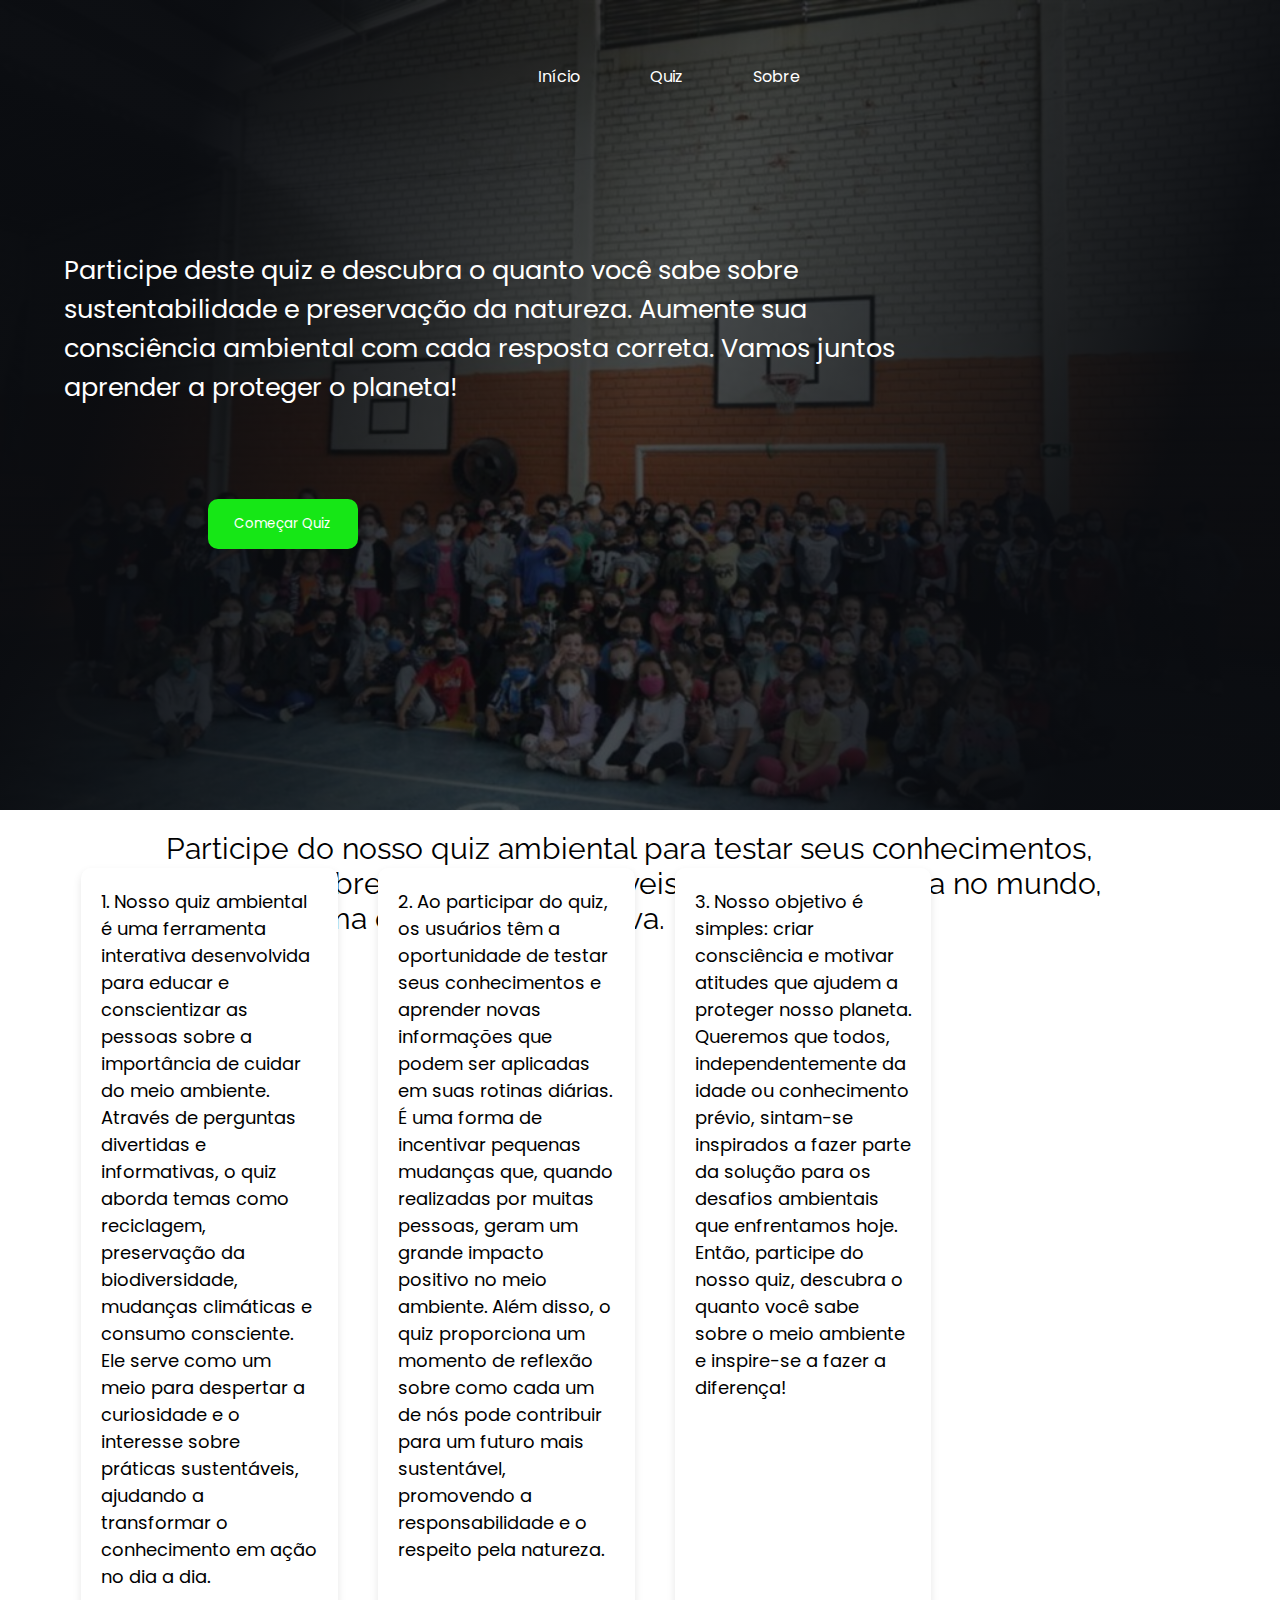
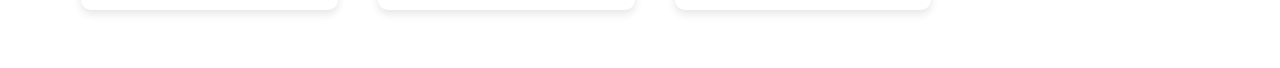
==== commit c3368c98: "dasdasdasdas" ====
--- a/pagina-quiz.html
+++ b/pagina-quiz.html
@@ -5,13 +5,13 @@
     <meta name="viewport" content="width=device-width, initial-scale=1.0">
     <link rel="stylesheet" href="pagina.quiz.css">
     <link rel="preconnect" href="https://fonts.googleapis.com">
-    <link rel="shortcut icon" href="https://www.remove.bg/pt-br/upload" type="image/x-icon">
+    <link rel="shortcut icon" href="https://cdn.discordapp.com/attachments/1238258659453173821/1287574532550557759/OIG3.spFlgnXwMu3dN9Z9sq.jpeg?ex=66f35c3a&is=66f20aba&hm=a0c145b275203a5773f46b31d3b0c02a937d3e2a8c69c4e71e415ef7f6be1793&" type="image/x-icon">
     <link rel="preconnect" href="https://fonts.gstatic.com" crossorigin>
     <link href="https://fonts.googleapis.com/css2?family=Montserrat:ital,wght@0,100..900;1,100..900&family=Poppins:ital,wght@0,100;0,200;0,300;0,400;0,500;0,600;0,700;0,800;0,900&display=swap" rel="stylesheet">
     <link rel="preconnect" href="https://fonts.googleapis.com">
     <link rel="preconnect" href="https://fonts.gstatic.com" crossorigin>
     <link href="https://fonts.googleapis.com/css2?family=Raleway:ital,wght@0,100..900;1,100..900&display=swap" rel="stylesheet">    
-    <title>Document</title>
+    <title>Pagina quiz - SustentBrasil</title>
 </head>
 <body>
 
--- a/pagina.quiz.css
+++ b/pagina.quiz.css
@@ -120,7 +120,7 @@
     position: absolute;
     top: 110%;
     left: 1%;
-    width: 100%;
+    width: 70%;
     display: flex;
     justify-content: center;
     align-items: center;
@@ -652,7 +652,341 @@
     }
 }
 
-
+@media screen and (max-width: 720px) {
+    header {
+        font-size: 10px;
+        width: 50%;
+    }
+    
+    .nav-list {
+        position: relative;
+        left: 18%;
+        top: 1;
+    }
+
+    .h1 {
+        position: absolute;
+        top: 16%;
+        left: 2%;
+        width: 90%;
+    }
+
+    .h1 p {
+        font-size: 20px;
+    }
+
+    #quiz-btn {
+        width: 90px;
+        height: 30px;
+        font-size: 10px;
+    }
+
+    .quiz-btn {
+        position: absolute;
+        top: 22%;
+        left: 35%;
+    }
+
+    .info {
+    margin-top: -30%;
+    }
+
+    .pqs {
+        flex-direction: column;
+        align-items: center;
+        position: absolute;
+        top:  390%;
+        left: 2%;
+        font-size: 10px;
+    }
+
+    .pqs p {
+        font-size: 10px;
+        width: 150px;
+    }
+
+    .p3 {
+        position: absolute;
+        top: 65%; /* Ajuste para garantir que fique visível */
+        left: 18%; /* Ajuste a margem à esquerda */
+        width: 70%; /* Mantenha a largura dentro da tela */
+        max-width: 600px; /* Defina um máximo para evitar que fique muito grande */
+        padding: 30px; /* Adicione algum padding se necessário */
+        border-radius: 10px; /* Bordas arredondadas */
+    }
+
+    #contact {
+        position: absolute;
+        top: 50%;
+    }
+
+    .p3 p{
+        font-size: 15px;
+    }
+
+    #img1 {
+    position: relative;
+    width: 105%;
+    height: 55%; /* Ocupa 90% da altura da viewport */
+    overflow: hidden;
+}
+
+#img1 > img {
+    width: 100%;
+    height: auto; /* Mantém a proporção da imagem */
+    object-fit: cover;
+    display: block;
+    margin: 0;
+}
+
+#img1::after {
+    content: '';
+    width: 100%;
+    height: 100%;
+    position: absolute;
+    top: 0;
+    left: 0;
+    background: linear-gradient(109deg, rgba(10, 12, 16, 0.99) 15%, rgba(10, 12, 16, 0.7) 50%, rgba(10, 12, 16, 0.99) 85%);
+    z-index: 0;
+    pointer-events: none;
+}
+
+#info-box {
+    width: 70%;
+    height: 190px;
+    font-size: 10px;
+    position: absolute;
+    top: 25%;
+}
+    
+.info-box .info_title {
+    width: 5%;
+}
+}
+
+@media screen and (max-width: 430px) {
+    header {
+        font-size: 10px;
+        width: 50%;
+    }
+    
+    .nav-list {
+        position: relative;
+        left: -16%;
+        top: 1;
+    }
+
+    .h1 {
+        position: absolute;
+        top: 16%;
+        left: 2%;
+        width: 90%;
+    }
+
+    .h1 p {
+        font-size: 10px;
+    }
+
+    #quiz-btn {
+        width: 90px;
+        height: 30px;
+        font-size: 10px;
+    }
+
+    .quiz-btn {
+        position: absolute;
+        top: 6%;
+        left: 58%;
+    }
+
+    .info {
+    margin-top: -30%;
+    }
+
+    .pqs {
+        flex-direction: column;
+        align-items: center;
+        position: absolute;
+        top:  -250%;
+        left: -10%;
+        font-size: 10px;
+    }
+
+    .pqs p {
+        font-size: 10px;
+        width: 150px;
+    }
+
+    .p3 {
+        position: absolute;
+        top: 40%; /* Ajuste para garantir que fique visível */
+        left: 2%; /* Ajuste a margem à esquerda */
+        width: 90%; /* Mantenha a largura dentro da tela */
+        max-width: 600px; /* Defina um máximo para evitar que fique muito grande */
+        padding: 30px; /* Adicione algum padding se necessário */
+        border-radius: 10px; /* Bordas arredondadas */
+    }
+
+    #contact {
+        position: absolute;
+        top: 50%;
+    }
+
+    .p3 p{
+        font-size: 15px;
+    }
+
+    #img1 {
+    position: relative;
+    width: 105%;
+    height: 55%; /* Ocupa 90% da altura da viewport */
+    overflow: hidden;
+}
+
+#img1 > img {
+    width: 100%;
+    height: auto; /* Mantém a proporção da imagem */
+    object-fit: cover;
+    display: block;
+    margin: 0;
+}
+
+#img1::after {
+    content: '';
+    width: 100%;
+    height: 100%;
+    position: absolute;
+    top: 0;
+    left: 0;
+    background: linear-gradient(109deg, rgba(10, 12, 16, 0.99) 15%, rgba(10, 12, 16, 0.7) 50%, rgba(10, 12, 16, 0.99) 85%);
+    z-index: 0;
+    pointer-events: none;
+}
+
+#info-box {
+    width: 70%;
+    height: 190px;
+    font-size: 10px;
+    position: absolute;
+    top: 25%;
+}
+    
+.info-box .info_title {
+    width: 5%;
+}
+}
+
+@media screen and (max-width: 420px) {
+    header {
+        font-size: 10px;
+        width: 50%;
+    }
+    
+    .nav-list {
+        position: relative;
+        left: -19%;
+        top: 1;
+    }
+
+    .h1 {
+        position: absolute;
+        top: 16%;
+        left: 2%;
+        width: 90%;
+    }
+
+    .h1 p {
+        font-size: 10px;
+    }
+
+    #quiz-btn {
+        width: 90px;
+        height: 30px;
+        font-size: 10px;
+    }
+
+    .quiz-btn {
+        position: absolute;
+        top: 6%;
+        left: 63%;
+    }
+
+    .info {
+    margin-top: -30%;
+    }
+
+    .pqs {
+        flex-direction: column;
+        align-items: center;
+        position: absolute;
+        top:  -50%;
+        left: -11%;
+        font-size: 10px;
+    }
+
+    .pqs p {
+        font-size: 10px;
+        width: 150px;
+    }
+
+    .p3 {
+        position: absolute;
+        top: 40%; /* Ajuste para garantir que fique visível */
+        left: 2%; /* Ajuste a margem à esquerda */
+        width: 90%; /* Mantenha a largura dentro da tela */
+        max-width: 600px; /* Defina um máximo para evitar que fique muito grande */
+        padding: 30px; /* Adicione algum padding se necessário */
+        border-radius: 10px; /* Bordas arredondadas */
+    }
+
+    #contact {
+        position: absolute;
+        top: 50%;
+    }
+
+    .p3 p{
+        font-size: 15px;
+    }
+
+    #img1 {
+    position: relative;
+    width: 105%;
+    height: 55%; /* Ocupa 90% da altura da viewport */
+    overflow: hidden;
+}
+
+#img1 > img {
+    width: 100%;
+    height: auto; /* Mantém a proporção da imagem */
+    object-fit: cover;
+    display: block;
+    margin: 0;
+}
+
+#img1::after {
+    content: '';
+    width: 100%;
+    height: 100%;
+    position: absolute;
+    top: 0;
+    left: 0;
+    background: linear-gradient(109deg, rgba(10, 12, 16, 0.99) 15%, rgba(10, 12, 16, 0.7) 50%, rgba(10, 12, 16, 0.99) 85%);
+    z-index: 0;
+    pointer-events: none;
+}
+
+#info-box {
+    width: 70%;
+    height: 190px;
+    font-size: 10px;
+    position: absolute;
+    top: 25%;
+}
+    
+.info-box .info_title {
+    width: 5%;
+}
+}
 
 @media screen and (max-width: 375px) {
     header {
@@ -760,6 +1094,46 @@
 
 }
 
+@media screen and (max-width: 360px) {
+    .navbar {
+        left: -18%;
+    }
+
+    .quiz-btn {
+        position: absolute;
+        top: 8%;
+        left: 71%;
+    }
+
+    #img1 {
+        position: relative;
+        width: 110%;
+        height: 105%; /* Ocupa 90% da altura da viewport */
+        overflow: hidden;
+    }
+    
+    #img1 > img {
+        width: 100%;
+        height: auto; /* Mantém a proporção da imagem */
+        object-fit: cover;
+        display: block;
+        margin: 0;
+    }
+    
+    #img1::after {
+        content: '';
+        width: 100%;
+        height: 100%;
+        position: absolute;
+        top: 0;
+        left: 0;
+        background: linear-gradient(109deg, rgba(10, 12, 16, 0.99) 15%, rgba(10, 12, 16, 0.7) 50%, rgba(10, 12, 16, 0.99) 85%);
+        z-index: 0;
+        pointer-events: none;
+    }
+
+}
+
 @media screen and  (max-width: 320px) {
     header {
         font-size: 10px;
@@ -768,19 +1142,19 @@
     
     .nav-list {
         position: relative;
-        margin-left: -90%;
-        margin-top: -1;
+        left: 9%;
+        top: 1;
     }
 
     .h1 {
         position: absolute;
-        top: 13%;
-        left: 5%;
-        width: 80%;
+        top: 16%;
+        left: 2%;
+        width: 90%;
     }
 
     .h1 p {
-        font-size: 8px;
+        font-size: 10px;
     }
 
     #quiz-btn {
@@ -791,8 +1165,8 @@
 
     .quiz-btn {
         position: absolute;
-        top: 20%;
-        left: 68%;
+        top: 5%;
+        left: 77%;
     }
 
     .info {
@@ -803,13 +1177,14 @@
         flex-direction: column;
         align-items: center;
         position: absolute;
-        top: -100%;
-        left: -20%;
+        top:  100%;
+        left: -15%;
         font-size: 10px;
     }
 
     .pqs p {
-        width: 130px;
+        font-size: 10px;
+        width: 150px;
     }
 
     .p3 {
@@ -833,7 +1208,7 @@
 
     #img1 {
     position: relative;
-    width: 100%;
+    width: 105%;
     height: 55%; /* Ocupa 90% da altura da viewport */
     overflow: hidden;
 }
